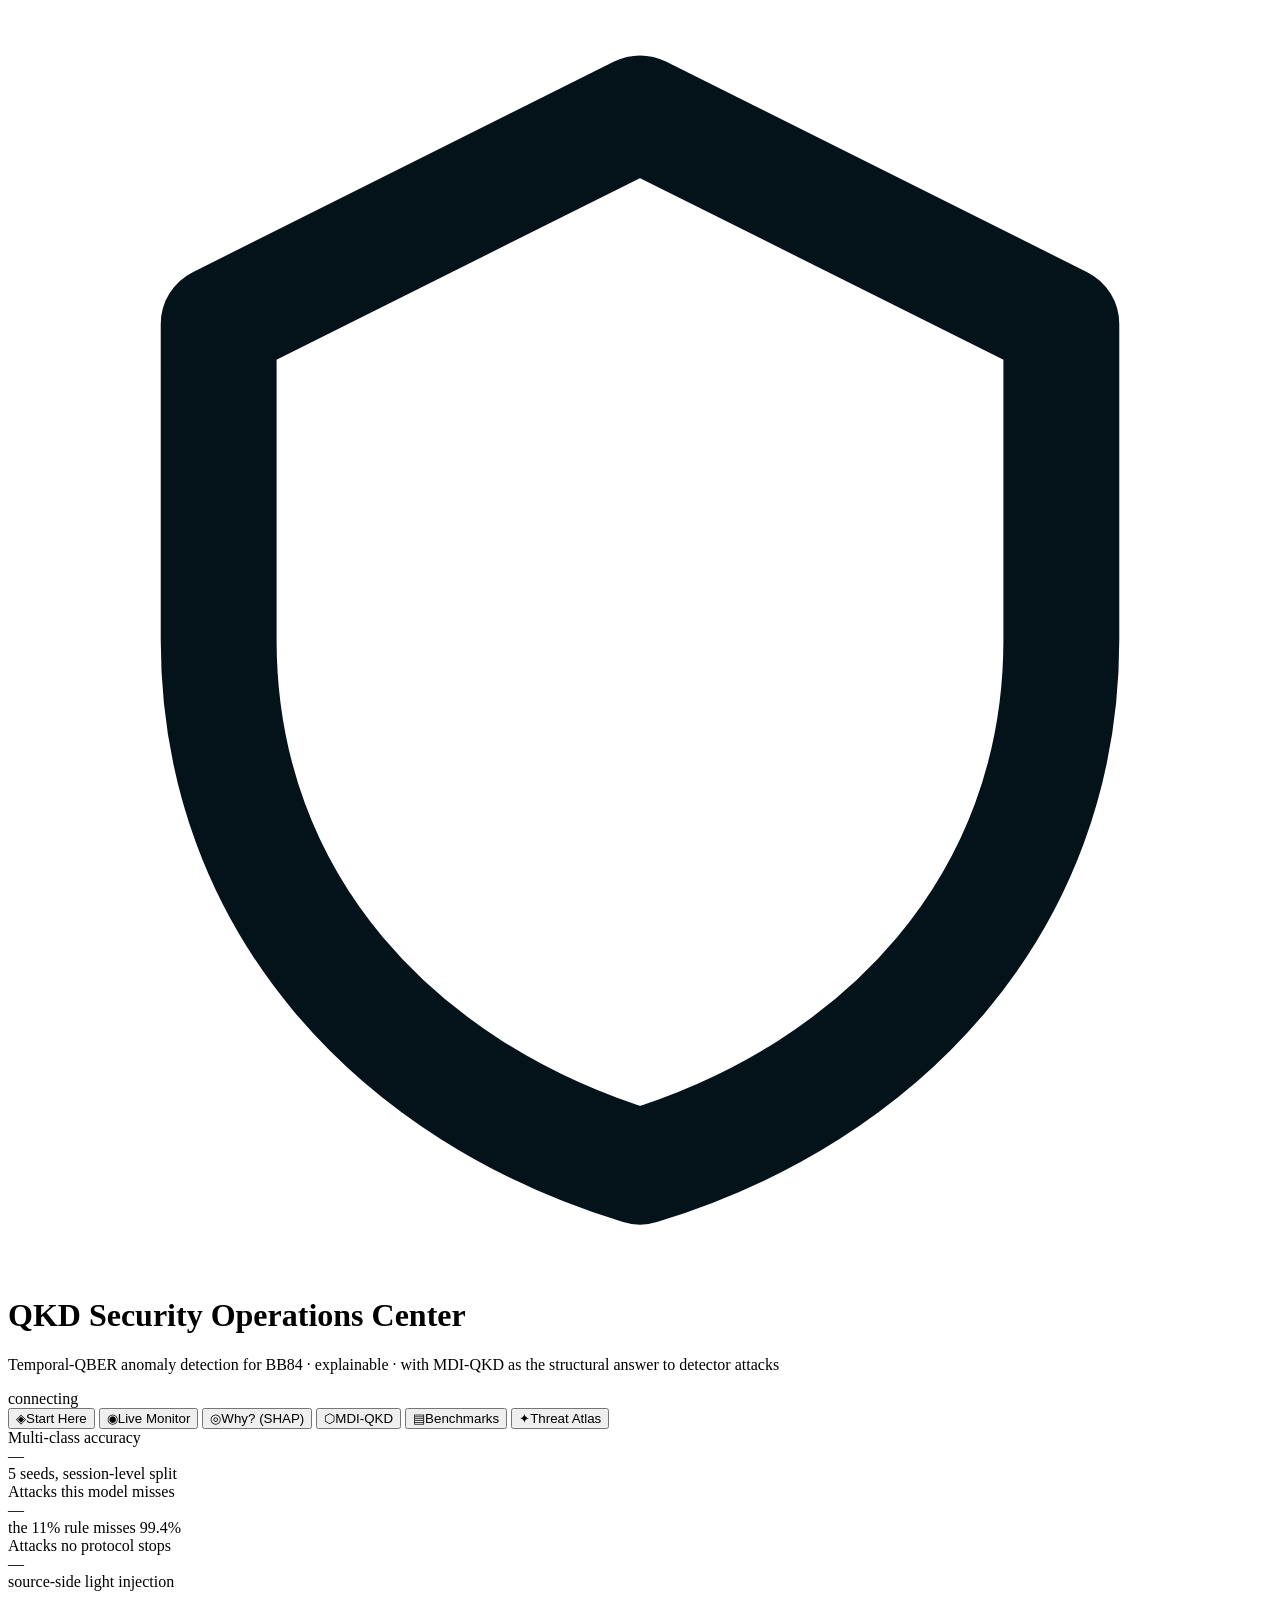
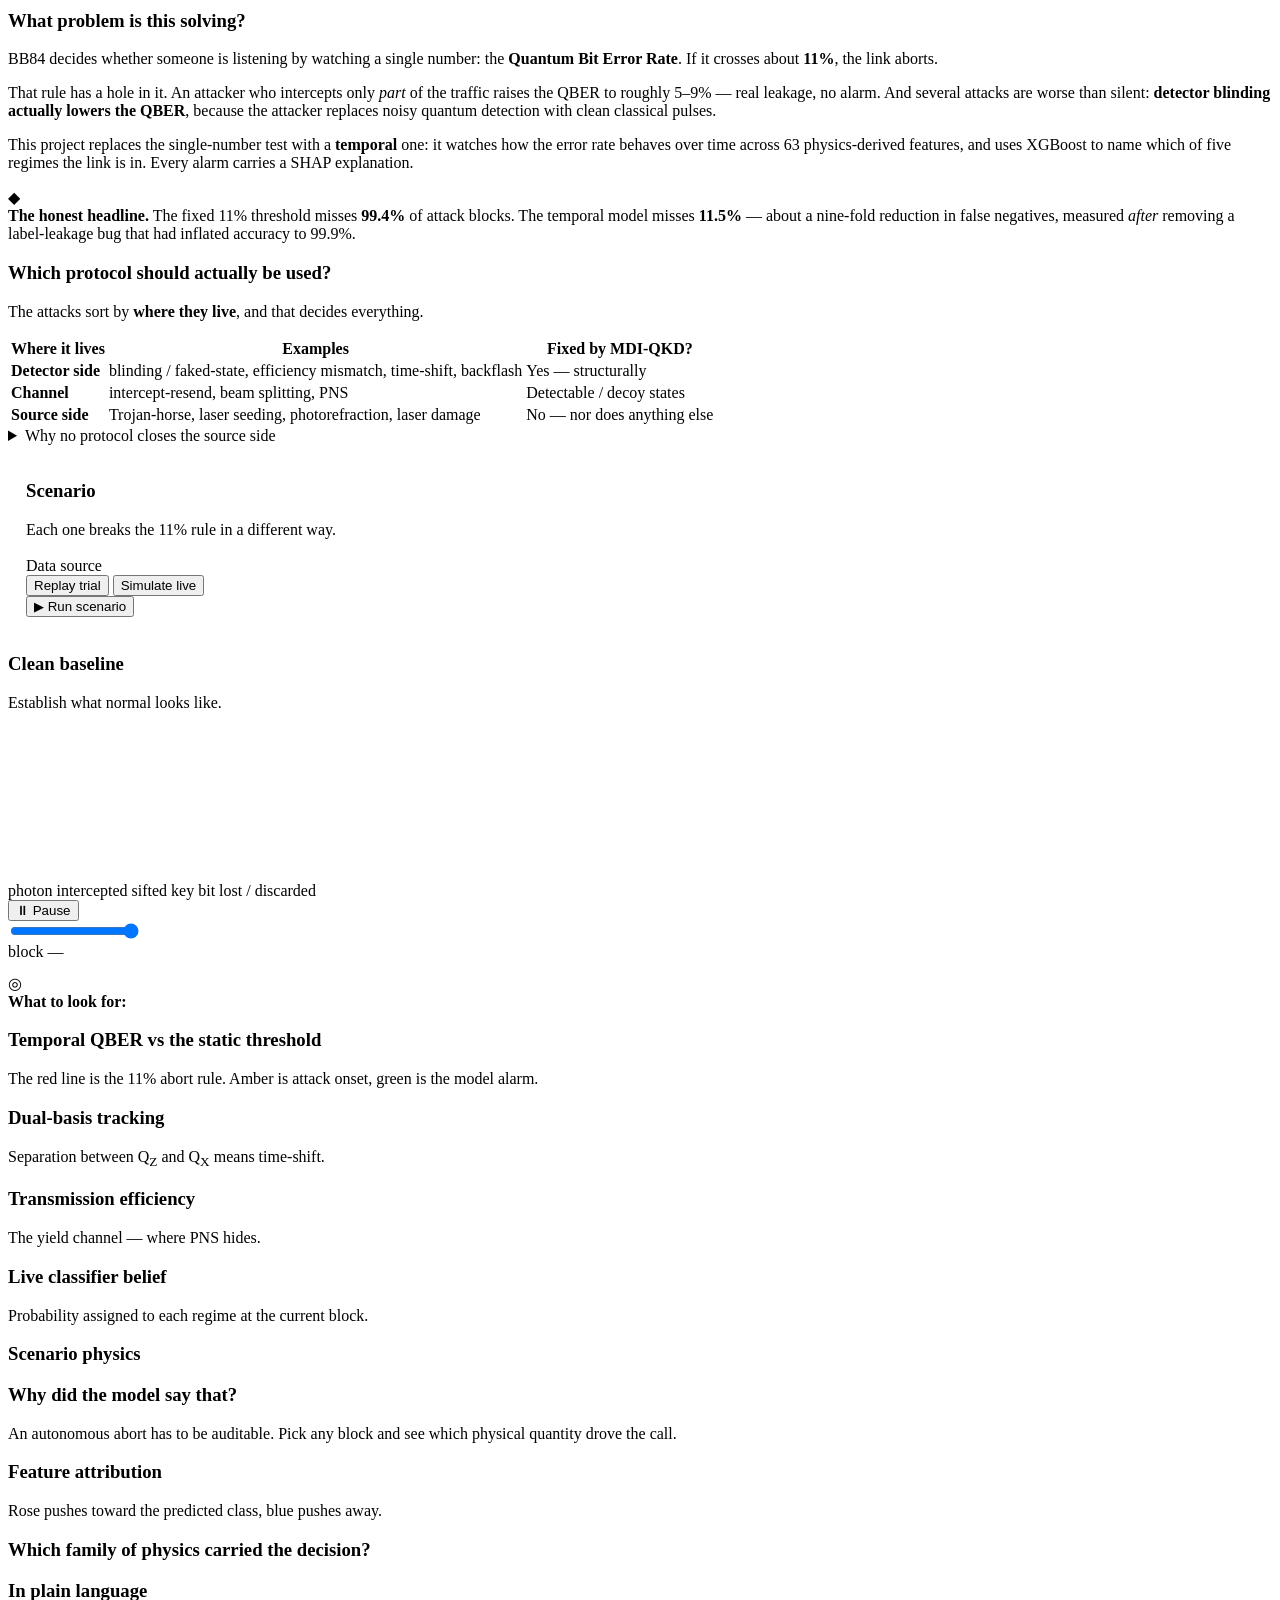
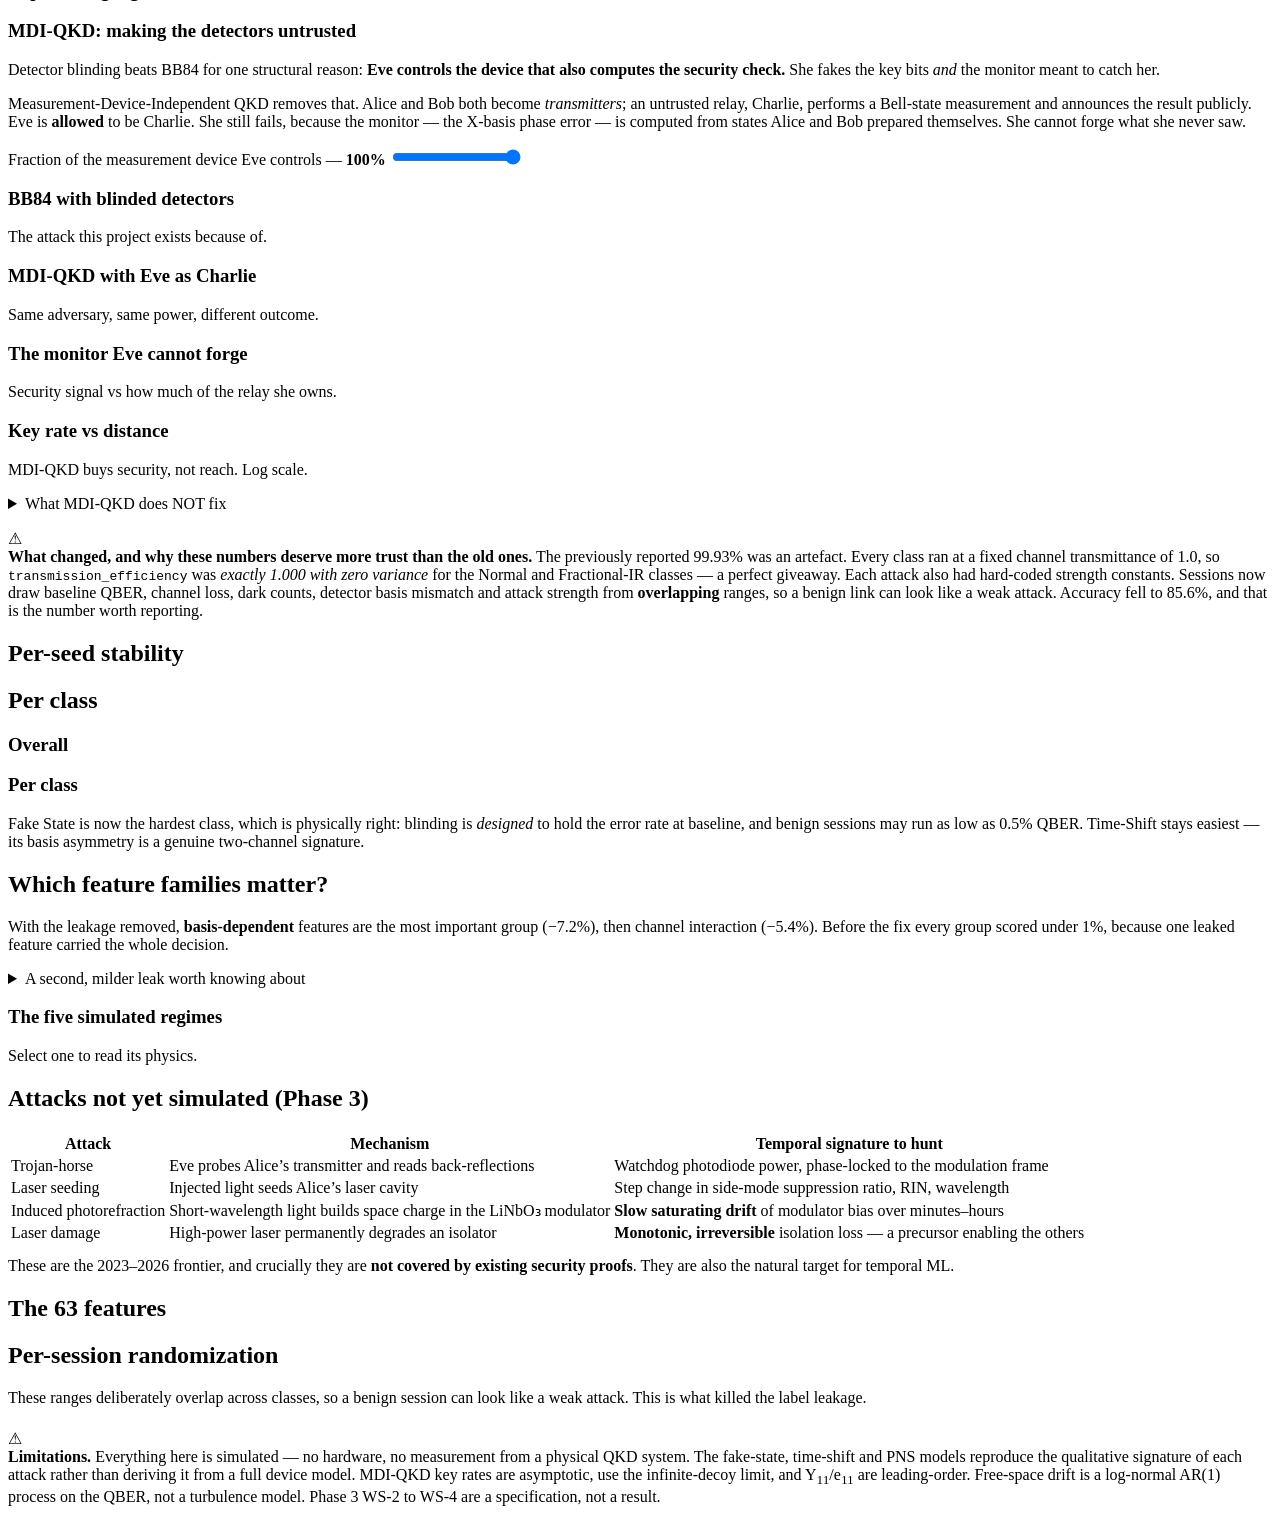
==== frontend/index.html @ 965913e5 "Replace Streamlit with a FastAPI backend and an animated no-build frontend Removes app.py. The dashb" ====
<!doctype html>
<html lang="en">
<head>
<meta charset="utf-8">
<meta name="viewport" content="width=device-width, initial-scale=1">
<title>QKD Security Operations Center</title>
<link rel="preconnect" href="https://fonts.googleapis.com">
<link rel="preconnect" href="https://fonts.gstatic.com" crossorigin>
<link href="https://fonts.googleapis.com/css2?family=Inter:wght@400;550;600;650;750&display=swap" rel="stylesheet">
<link rel="stylesheet" href="/static/styles.css">
</head>
<body>
<div class="wrap">

  <header>
    <div class="logo">
      <svg viewBox="0 0 24 24" fill="none" stroke="#04121a" stroke-width="2.2"
           stroke-linecap="round" stroke-linejoin="round">
        <path d="M12 2 4 6v6c0 5 3.4 8.6 8 10 4.6-1.4 8-5 8-10V6z"/>
      </svg>
    </div>
    <div>
      <h1>QKD Security Operations Center</h1>
      <p class="sub">Temporal-QBER anomaly detection for BB84 &middot; explainable &middot;
         with MDI-QKD as the structural answer to detector attacks</p>
    </div>
    <div class="header-pill"><span class="dot" id="healthDot"></span><span id="healthTxt">connecting</span></div>
  </header>

  <nav class="tabs" id="tabs">
    <button class="tab active" data-v="overview"><span class="ic">◈</span>Start Here</button>
    <button class="tab" data-v="monitor"><span class="ic">◉</span>Live Monitor</button>
    <button class="tab" data-v="explain"><span class="ic">◎</span>Why? (SHAP)</button>
    <button class="tab" data-v="mdi"><span class="ic">⬡</span>MDI-QKD</button>
    <button class="tab" data-v="bench"><span class="ic">▤</span>Benchmarks</button>
    <button class="tab" data-v="atlas"><span class="ic">✦</span>Threat Atlas</button>
  </nav>

  <!-- ================= OVERVIEW ================= -->
  <section class="view active" id="v-overview">
    <div class="grid g-side">
      <div class="grid stagger" style="gap:12px">
        <div class="stat info"><div class="bar"></div><div class="k">Multi-class accuracy</div>
          <div class="v" data-count="85.63" data-suffix="%">—</div><div class="s">5 seeds, session-level split</div></div>
        <div class="stat good"><div class="bar"></div><div class="k">Attacks this model misses</div>
          <div class="v" data-count="11.5" data-suffix="%">—</div><div class="s">the 11% rule misses 99.4%</div></div>
        <div class="stat warn"><div class="bar"></div><div class="k">Attacks no protocol stops</div>
          <div class="v" data-count="4" data-dec="0">—</div><div class="s">source-side light injection</div></div>
      </div>

      <div class="grid stagger" style="gap:16px">
        <div class="panel glow">
          <h3>What problem is this solving?</h3>
          <p class="lead">BB84 decides whether someone is listening by watching a single number: the
            <b>Quantum Bit Error Rate</b>. If it crosses about <b>11%</b>, the link aborts.</p>
          <p class="muted">That rule has a hole in it. An attacker who intercepts only <i>part</i> of the
            traffic raises the QBER to roughly 5&ndash;9% &mdash; real leakage, no alarm. And several attacks
            are worse than silent: <b>detector blinding actually lowers the QBER</b>, because the attacker
            replaces noisy quantum detection with clean classical pulses.</p>
          <p class="muted">This project replaces the single-number test with a <b>temporal</b> one: it watches
            how the error rate behaves over time across 63 physics-derived features, and uses XGBoost to name
            which of five regimes the link is in. Every alarm carries a SHAP explanation.</p>
          <div class="banner info" style="margin-top:14px"><span class="em">◆</span>
            <div><b>The honest headline.</b> The fixed 11% threshold misses <b>99.4%</b> of attack blocks.
            The temporal model misses <b>11.5%</b> &mdash; about a nine-fold reduction in false negatives,
            measured <i>after</i> removing a label-leakage bug that had inflated accuracy to 99.9%.</div>
          </div>
        </div>

        <div class="panel">
          <h3>Which protocol should actually be used?</h3>
          <p class="cap">The attacks sort by <b>where they live</b>, and that decides everything.</p>
          <table>
            <thead><tr><th>Where it lives</th><th>Examples</th><th>Fixed by MDI-QKD?</th></tr></thead>
            <tbody>
              <tr><td><b>Detector side</b></td><td class="muted">blinding / faked-state, efficiency mismatch, time-shift, backflash</td><td class="good">Yes &mdash; structurally</td></tr>
              <tr><td><b>Channel</b></td><td class="muted">intercept-resend, beam splitting, PNS</td><td class="hi">Detectable / decoy states</td></tr>
              <tr><td><b>Source side</b></td><td class="muted">Trojan-horse, laser seeding, photorefraction, laser damage</td><td class="bad">No &mdash; nor does anything else</td></tr>
            </tbody>
          </table>
          <details><summary>Why no protocol closes the source side</summary>
            <div class="body">Every security proof &mdash; BB84, decoy-state, MDI, even device-independent QKD
              &mdash; assumes no unwanted light leaves Alice&rsquo;s and Bob&rsquo;s laboratories. Trojan-horse
              and the light-injection family attack that premise from <i>outside</i> the protocol. Only hardware
              countermeasures plus runtime monitoring help, which is exactly where the ML layer earns its place.</div>
          </details>
        </div>
      </div>
    </div>
  </section>

  <!-- ================= MONITOR ================= -->
  <section class="view" id="v-monitor">
    <div class="grid g-side">
      <div>
        <div class="panel" style="padding:17px 18px">
          <h3>Scenario</h3>
          <p class="cap">Each one breaks the 11% rule in a different way.</p>
          <div id="scnList"></div>

          <div class="control" style="margin-top:18px">
            <label>Data source</label>
            <div class="seg" id="srcSeg">
              <button class="on" data-src="trial">Replay trial</button>
              <button data-src="live">Simulate live</button>
            </div>
          </div>

          <div id="liveOpts" style="display:none">
            <div class="control"><label>Channel</label>
              <select id="inChannel"><option value="fiber">Fiber (0.2 dB/km)</option>
              <option value="free_space">Free-space (turbulent)</option></select></div>
            <div class="control"><label>Blocks <b id="lblBlocks">150</b></label>
              <input type="range" id="inBlocks" min="100" max="250" value="150" step="10"></div>
            <div class="control"><label>Attack onset <b id="lblOnset">76</b></label>
              <input type="range" id="inOnset" min="55" max="200" value="76" step="1"></div>
            <div class="control"><label>Seed</label><input type="number" id="inSeed" value="42" min="0"></div>
          </div>

          <button class="btn" id="btnRun">▶ Run scenario</button>
        </div>
      </div>

      <div class="grid" style="gap:16px" id="monBody">
        <div class="panel glow">
          <h3 id="scnTitle">Clean baseline</h3>
          <p class="cap" id="scnHead">Establish what normal looks like.</p>
          <div class="stage">
            <canvas id="photons"></canvas>
            <div class="legend">
              <span><i style="background:#22d3ee"></i>photon</span>
              <span><i style="background:#f43f5e"></i>intercepted</span>
              <span><i style="background:#34d399"></i>sifted key bit</span>
              <span><i style="background:#64748b"></i>lost / discarded</span>
            </div>
          </div>
          <div class="playbar">
            <button class="btn ghost" id="btnPlay" style="width:auto">⏸ Pause</button>
            <div class="tl"><input type="range" id="scrub" min="0" max="100" value="100"></div>
            <div class="lbl" id="scrubLbl">block —</div>
          </div>
          <div class="banner warn" style="margin-top:13px"><span class="em">◎</span>
            <div><b>What to look for:</b> <span id="scnLook"></span></div></div>
        </div>

        <div class="grid g4 stagger" id="kpis"></div>
        <div class="grid g2" style="gap:16px"><div id="verdictA"></div><div id="verdictB"></div></div>

        <div class="grid g2" style="gap:16px">
          <div class="panel"><h3>Temporal QBER vs the static threshold</h3>
            <p class="cap">The red line is the 11% abort rule. Amber is attack onset, green is the model alarm.</p>
            <div id="chQber"></div></div>
          <div class="panel"><h3>Dual-basis tracking</h3>
            <p class="cap">Separation between Q<sub>Z</sub> and Q<sub>X</sub> means time-shift.</p>
            <div id="chBasis"></div></div>
        </div>

        <div class="grid g2" style="gap:16px">
          <div class="panel"><h3>Transmission efficiency</h3>
            <p class="cap">The yield channel &mdash; where PNS hides.</p>
            <div id="chEff"></div></div>
          <div class="panel"><h3>Live classifier belief</h3>
            <p class="cap">Probability assigned to each regime at the current block.</p>
            <div id="probBars"></div></div>
        </div>

        <div class="panel"><h3>Scenario physics</h3><div id="scnPhysics"></div></div>
      </div>
    </div>
  </section>

  <!-- ================= EXPLAIN ================= -->
  <section class="view" id="v-explain">
    <div class="panel glow">
      <h3>Why did the model say that?</h3>
      <p class="cap">An autonomous abort has to be auditable. Pick any block and see which physical
        quantity drove the call.</p>
      <div id="explainCtl"></div>
    </div>
    <div class="grid g-side" style="margin-top:16px">
      <div class="grid" style="gap:12px" id="explainMeta"></div>
      <div class="grid" style="gap:16px">
        <div class="panel"><h3>Feature attribution</h3>
          <p class="cap">Rose pushes toward the predicted class, blue pushes away.</p>
          <div id="chShap"></div></div>
        <div class="panel"><h3>Which family of physics carried the decision?</h3>
          <div id="shapGroups"></div></div>
        <div class="panel"><h3>In plain language</h3><div id="shapWords"></div></div>
      </div>
    </div>
  </section>

  <!-- ================= MDI ================= -->
  <section class="view" id="v-mdi">
    <div class="panel glow">
      <h3>MDI-QKD: making the detectors untrusted</h3>
      <p class="lead">Detector blinding beats BB84 for one structural reason: <b>Eve controls the device
        that also computes the security check.</b> She fakes the key bits <i>and</i> the monitor meant to
        catch her.</p>
      <p class="muted">Measurement-Device-Independent QKD removes that. Alice and Bob both become
        <i>transmitters</i>; an untrusted relay, Charlie, performs a Bell-state measurement and announces the
        result publicly. Eve is <b>allowed</b> to be Charlie. She still fails, because the monitor &mdash; the
        X-basis phase error &mdash; is computed from states Alice and Bob prepared themselves. She cannot forge
        what she never saw.</p>
      <div class="control" style="margin-top:16px;max-width:560px">
        <label>Fraction of the measurement device Eve controls &mdash; <b id="lblCtrl">100%</b></label>
        <input type="range" id="inCtrl" min="0" max="100" value="100" step="5">
      </div>
    </div>

    <div class="grid g2" style="gap:16px;margin-top:16px">
      <div class="panel" id="panelBB84"><h3>BB84 with blinded detectors</h3>
        <p class="cap">The attack this project exists because of.</p><div id="mdiBB84"></div></div>
      <div class="panel" id="panelMDI"><h3>MDI-QKD with Eve as Charlie</h3>
        <p class="cap">Same adversary, same power, different outcome.</p><div id="mdiMDI"></div></div>
    </div>

    <div class="grid g2" style="gap:16px;margin-top:16px">
      <div class="panel"><h3>The monitor Eve cannot forge</h3>
        <p class="cap">Security signal vs how much of the relay she owns.</p><div id="chMdiMon"></div></div>
      <div class="panel"><h3>Key rate vs distance</h3>
        <p class="cap">MDI-QKD buys security, not reach. Log scale.</p><div id="chMdiRate"></div></div>
    </div>

    <details style="margin-top:16px"><summary>What MDI-QKD does NOT fix</summary>
      <div class="body">MDI-QKD closes the detector side completely and does nothing for the source side:
        Trojan-horse probing, laser seeding, induced photorefraction in lithium-niobate modulators, and
        laser-damage attacks that degrade an isolator to enable the others. Those violate the
        <b>sealed-laboratory assumption</b> every proof relies on, device-independent QKD included. That is
        exactly the Phase 3 proposal: keep MDI-QKD as the backbone, and point the temporal ML at source-side
        telemetry, because those attacks have slow, drifting, inherently temporal signatures.</div>
    </details>
  </section>

  <!-- ================= BENCH ================= -->
  <section class="view" id="v-bench">
    <div class="grid g4 stagger" id="benchKpis"></div>
    <div class="banner bad" style="margin-top:16px"><span class="em">⚠</span>
      <div><b>What changed, and why these numbers deserve more trust than the old ones.</b>
      The previously reported 99.93% was an artefact. Every class ran at a fixed channel transmittance of 1.0,
      so <code>transmission_efficiency</code> was <i>exactly 1.000 with zero variance</i> for the Normal and
      Fractional-IR classes &mdash; a perfect giveaway. Each attack also had hard-coded strength constants.
      Sessions now draw baseline QBER, channel loss, dark counts, detector basis mismatch and attack strength
      from <b>overlapping</b> ranges, so a benign link can look like a weak attack. Accuracy fell to 85.6%,
      and that is the number worth reporting.</div></div>

    <h2 class="sec">Per-seed stability</h2>
    <div class="panel"><div id="chSeeds"></div></div>

    <h2 class="sec">Per class</h2>
    <div class="grid g2" style="gap:16px">
      <div class="panel"><h3>Overall</h3><div id="tblOverall"></div></div>
      <div class="panel"><h3>Per class</h3><div id="tblPerClass"></div></div>
    </div>
    <p class="muted" style="margin-top:12px">Fake State is now the hardest class, which is physically right:
      blinding is <i>designed</i> to hold the error rate at baseline, and benign sessions may run as low as
      0.5% QBER. Time-Shift stays easiest &mdash; its basis asymmetry is a genuine two-channel signature.</p>

    <h2 class="sec">Which feature families matter?</h2>
    <div class="panel"><div id="chAbl"></div>
      <p class="muted" style="margin-top:10px">With the leakage removed, <b>basis-dependent</b> features are the
      most important group (&minus;7.2%), then channel interaction (&minus;5.4%). Before the fix every group
      scored under 1%, because one leaked feature carried the whole decision.</p></div>

    <details style="margin-top:16px"><summary>A second, milder leak worth knowing about</summary>
      <div class="body">The stored cross-validation figure (~90.6%) sits above the 86.3% held-out result because
      that CV shuffles at <b>block</b> level and so splits overlapping windows from one session across folds.
      The session-level held-out number is the one to quote.</div></details>
  </section>

  <!-- ================= ATLAS ================= -->
  <section class="view" id="v-atlas">
    <div class="panel glow"><h3>The five simulated regimes</h3>
      <p class="cap">Select one to read its physics.</p>
      <div class="chips" id="atlasPick" style="margin-bottom:16px"></div>
      <div id="atlasBody"></div></div>

    <h2 class="sec">Attacks not yet simulated (Phase 3)</h2>
    <div class="panel"><table>
      <thead><tr><th>Attack</th><th>Mechanism</th><th>Temporal signature to hunt</th></tr></thead>
      <tbody>
        <tr><td class="hi">Trojan-horse</td><td class="muted">Eve probes Alice&rsquo;s transmitter and reads back-reflections</td><td class="muted">Watchdog photodiode power, phase-locked to the modulation frame</td></tr>
        <tr><td class="hi">Laser seeding</td><td class="muted">Injected light seeds Alice&rsquo;s laser cavity</td><td class="muted">Step change in side-mode suppression ratio, RIN, wavelength</td></tr>
        <tr><td class="hi">Induced photorefraction</td><td class="muted">Short-wavelength light builds space charge in the LiNbO₃ modulator</td><td class="muted"><b>Slow saturating drift</b> of modulator bias over minutes&ndash;hours</td></tr>
        <tr><td class="hi">Laser damage</td><td class="muted">High-power laser permanently degrades an isolator</td><td class="muted"><b>Monotonic, irreversible</b> isolation loss &mdash; a precursor enabling the others</td></tr>
      </tbody></table>
      <p class="muted" style="margin-top:12px">These are the 2023&ndash;2026 frontier, and crucially they are
        <b>not covered by existing security proofs</b>. They are also the natural target for temporal ML.</p></div>

    <h2 class="sec">The 63 features</h2>
    <div class="grid g2" style="gap:12px" id="featGroups"></div>

    <h2 class="sec">Per-session randomization</h2>
    <div class="panel"><p class="cap">These ranges deliberately overlap across classes, so a benign session
      can look like a weak attack. This is what killed the label leakage.</p><div id="tblNuisance"></div></div>

    <div class="banner warn" style="margin-top:22px"><span class="em">⚠</span>
      <div><b>Limitations.</b> Everything here is simulated &mdash; no hardware, no measurement from a physical
      QKD system. The fake-state, time-shift and PNS models reproduce the qualitative signature of each attack
      rather than deriving it from a full device model. MDI-QKD key rates are asymptotic, use the infinite-decoy
      limit, and Y<sub>11</sub>/e<sub>11</sub> are leading-order. Free-space drift is a log-normal AR(1) process
      on the QBER, not a turbulence model. Phase 3 WS-2 to WS-4 are a specification, not a result.</div></div>
  </section>

</div>

<script src="/static/charts.js"></script>
<script src="/static/photons.js"></script>
<script src="/static/app.js"></script>
</body>
</html>
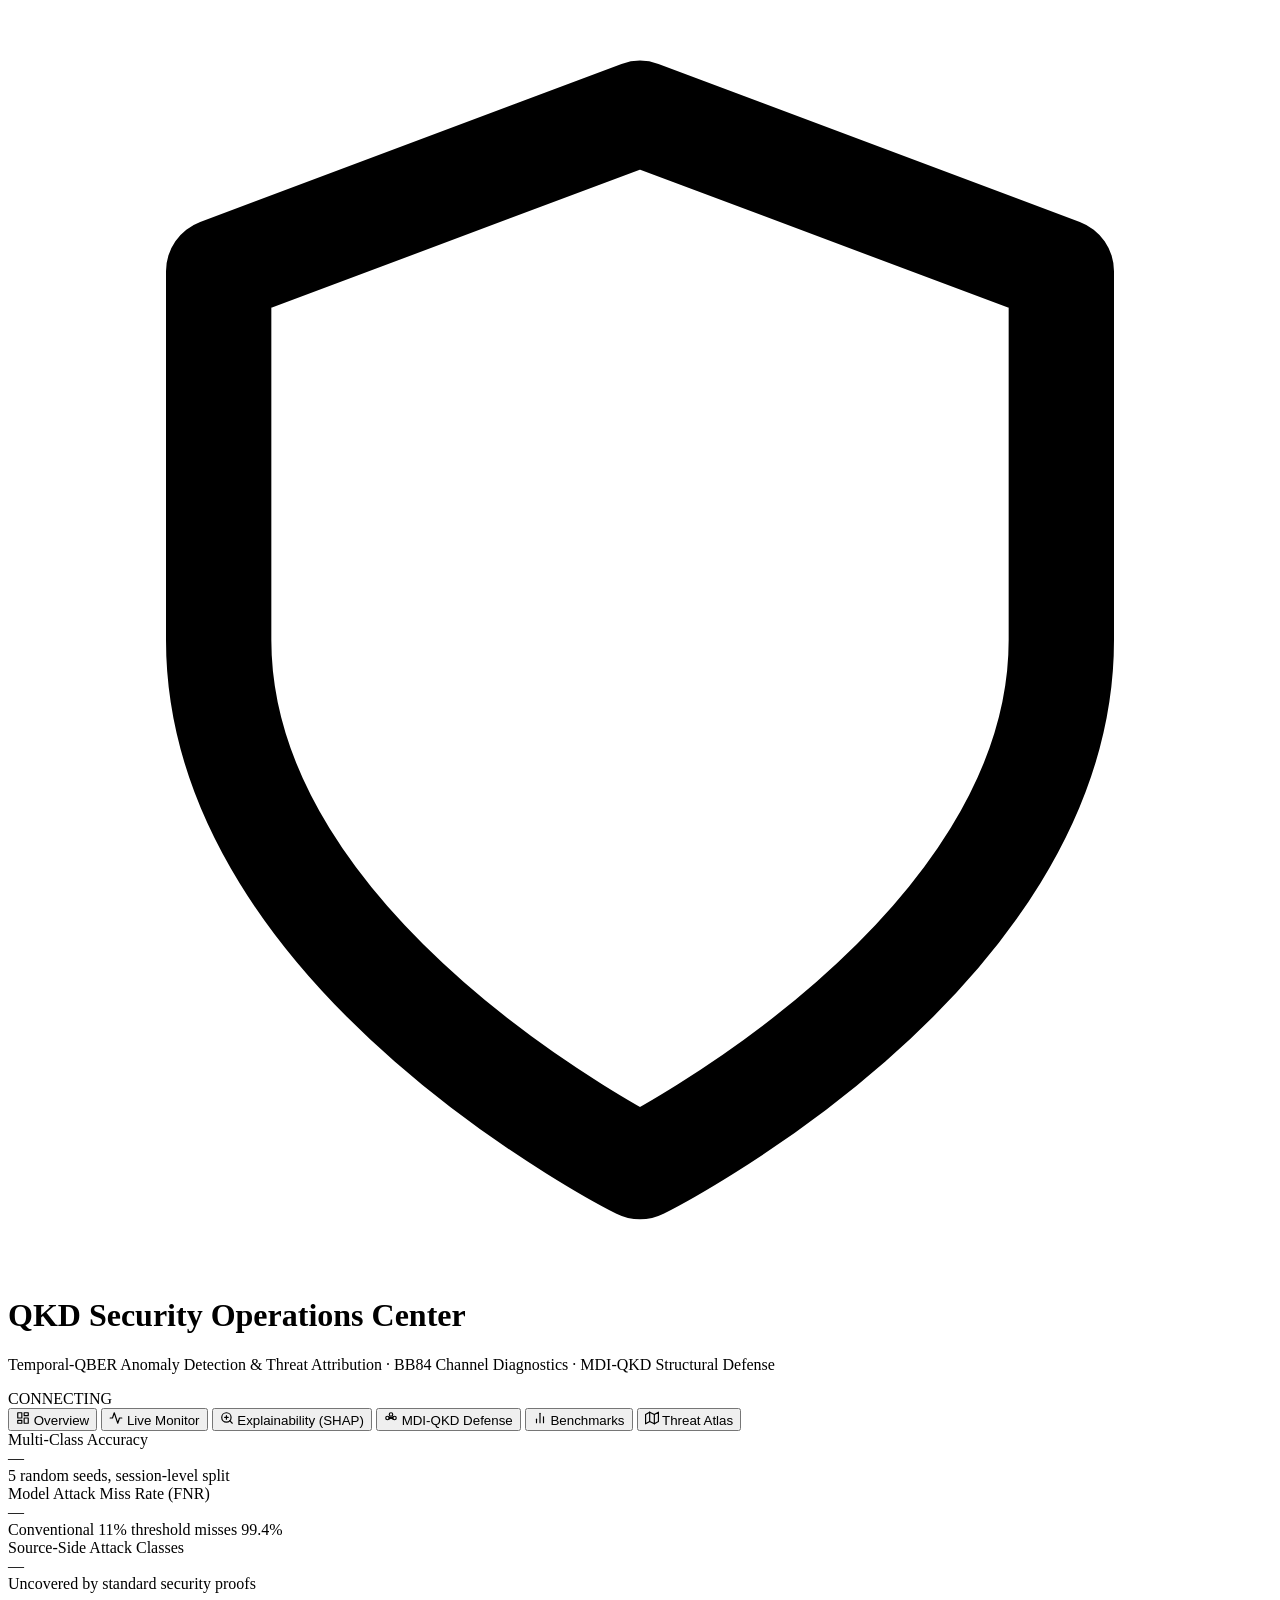
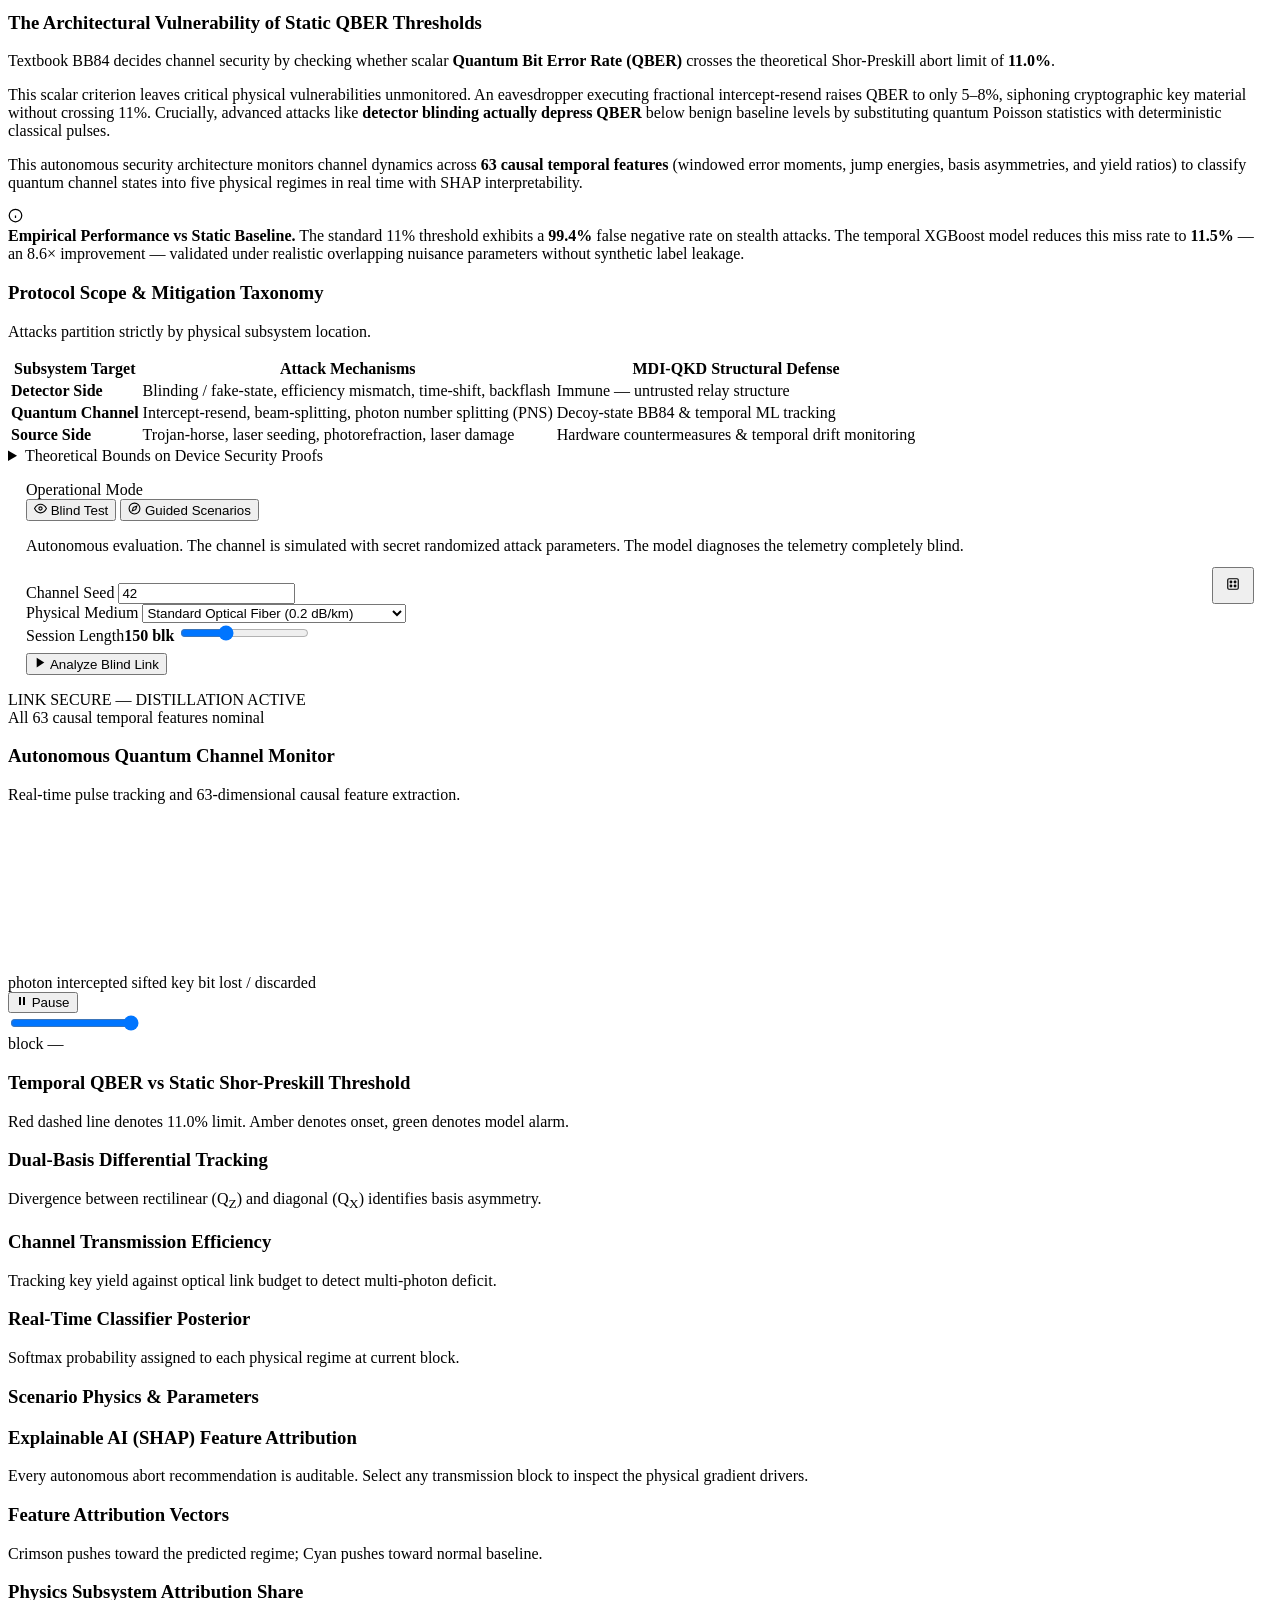
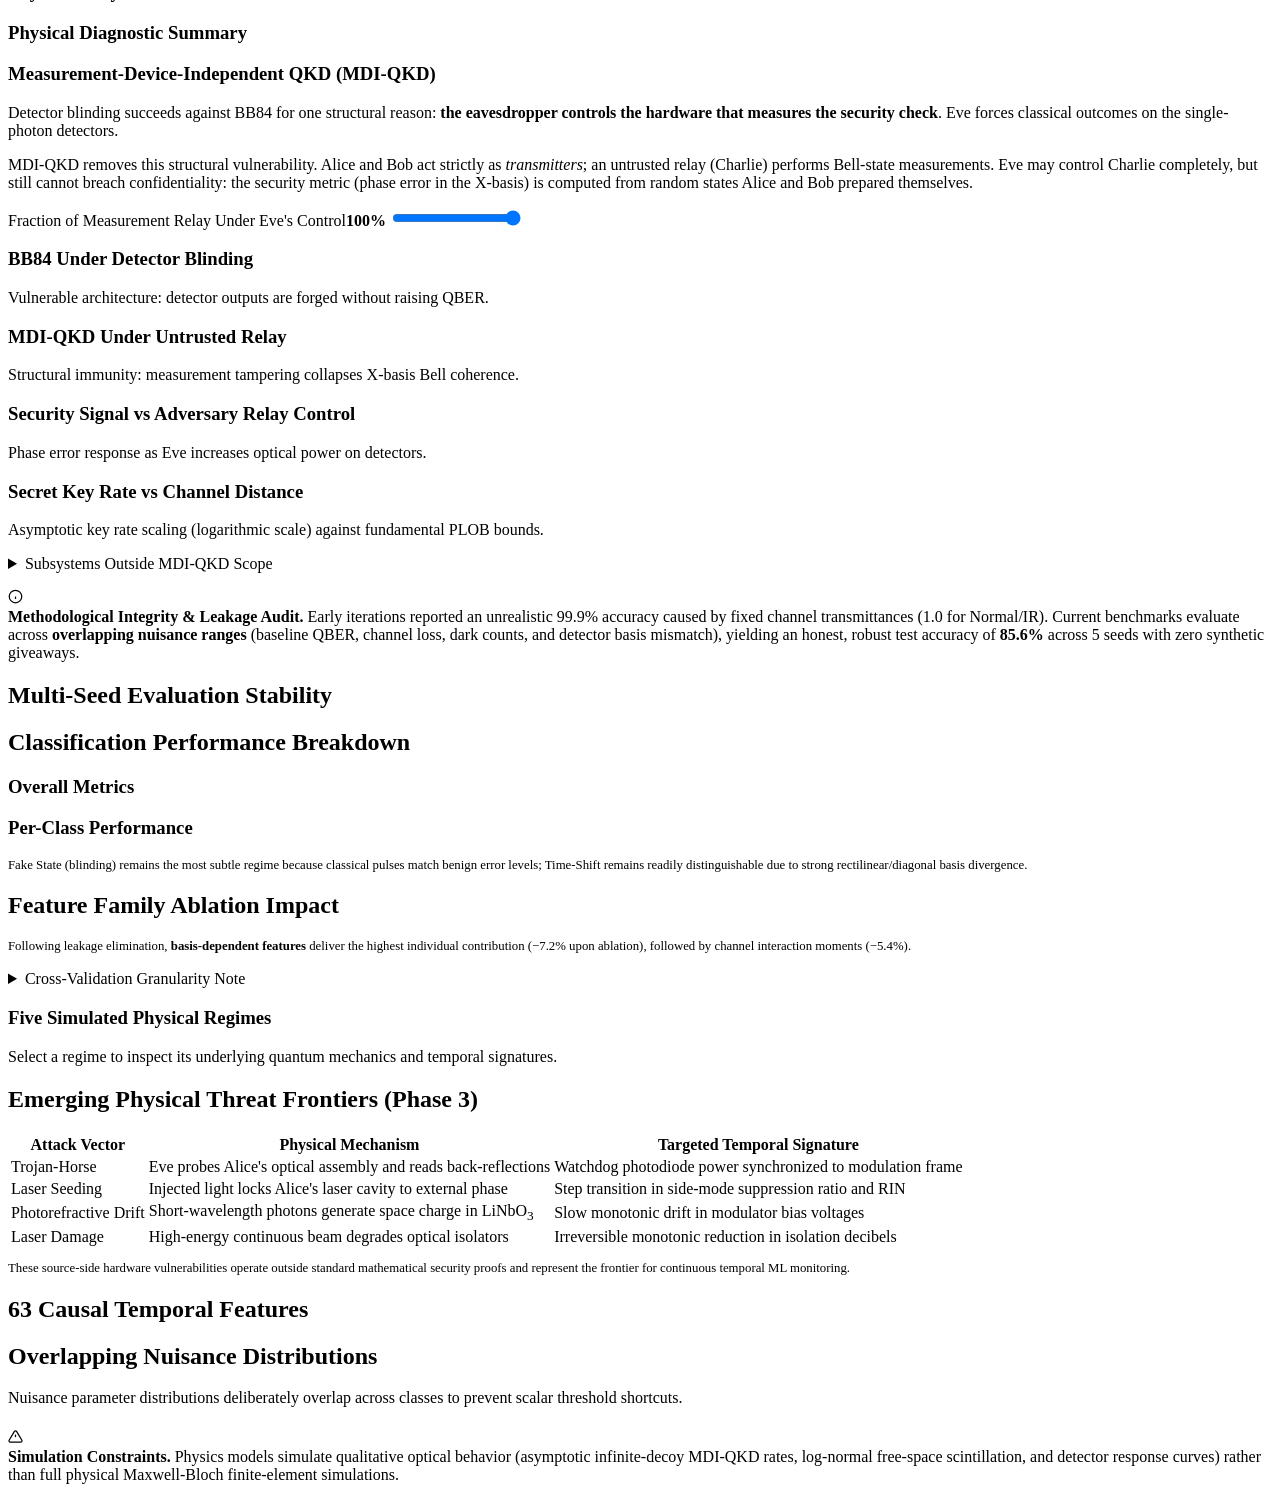
==== commit 98d3c9c4: "feat(ui): overhaul QKD SOC cockpit with pure light mode, Plus Jakarta Sans font, and blind testing m" ====
--- a/frontend/index.html
+++ b/frontend/index.html
@@ -6,7 +6,7 @@
 <title>QKD Security Operations Center</title>
 <link rel="preconnect" href="https://fonts.googleapis.com">
 <link rel="preconnect" href="https://fonts.gstatic.com" crossorigin>
-<link href="https://fonts.googleapis.com/css2?family=Inter:wght@400;550;600;650;750&display=swap" rel="stylesheet">
+<link href="https://fonts.googleapis.com/css2?family=Plus+Jakarta+Sans:wght@400;500;600;700;800&family=JetBrains+Mono:wght@400;500;600&display=swap" rel="stylesheet">
 <link rel="stylesheet" href="/static/styles.css">
 </head>
 <body>
@@ -14,75 +14,122 @@
 
   <header>
     <div class="logo">
-      <svg viewBox="0 0 24 24" fill="none" stroke="#04121a" stroke-width="2.2"
-           stroke-linecap="round" stroke-linejoin="round">
-        <path d="M12 2 4 6v6c0 5 3.4 8.6 8 10 4.6-1.4 8-5 8-10V6z"/>
+      <svg viewBox="0 0 24 24" fill="none" stroke="currentColor" stroke-width="2" stroke-linecap="round" stroke-linejoin="round">
+        <path d="M12 22s8-4 8-10V5l-8-3-8 3v7c0 6 8 10 8 10z"/>
       </svg>
     </div>
     <div>
       <h1>QKD Security Operations Center</h1>
-      <p class="sub">Temporal-QBER anomaly detection for BB84 &middot; explainable &middot;
-         with MDI-QKD as the structural answer to detector attacks</p>
-    </div>
-    <div class="header-pill"><span class="dot" id="healthDot"></span><span id="healthTxt">connecting</span></div>
+      <p class="sub">Temporal-QBER Anomaly Detection &amp; Threat Attribution &middot; BB84 Channel Diagnostics &middot; MDI-QKD Structural Defense</p>
+    </div>
+    <div class="header-pill">
+      <span class="dot" id="healthDot"></span>
+      <span id="healthTxt">CONNECTING</span>
+    </div>
   </header>
 
   <nav class="tabs" id="tabs">
-    <button class="tab active" data-v="overview"><span class="ic">◈</span>Start Here</button>
-    <button class="tab" data-v="monitor"><span class="ic">◉</span>Live Monitor</button>
-    <button class="tab" data-v="explain"><span class="ic">◎</span>Why? (SHAP)</button>
-    <button class="tab" data-v="mdi"><span class="ic">⬡</span>MDI-QKD</button>
-    <button class="tab" data-v="bench"><span class="ic">▤</span>Benchmarks</button>
-    <button class="tab" data-v="atlas"><span class="ic">✦</span>Threat Atlas</button>
+    <button class="tab active" data-v="overview">
+      <span class="tab-icon">
+        <svg width="14" height="14" viewBox="0 0 24 24" fill="none" stroke="currentColor" stroke-width="2" stroke-linecap="round" stroke-linejoin="round">
+          <rect x="3" y="3" width="7" height="9"/><rect x="14" y="3" width="7" height="5"/><rect x="14" y="12" width="7" height="9"/><rect x="3" y="16" width="7" height="5"/>
+        </svg>
+      </span>
+      Overview
+    </button>
+    <button class="tab" data-v="monitor">
+      <span class="tab-icon">
+        <svg width="14" height="14" viewBox="0 0 24 24" fill="none" stroke="currentColor" stroke-width="2" stroke-linecap="round" stroke-linejoin="round">
+          <polyline points="22 12 18 12 15 21 9 3 6 12 2 12"/>
+        </svg>
+      </span>
+      Live Monitor
+    </button>
+    <button class="tab" data-v="explain">
+      <span class="tab-icon">
+        <svg width="14" height="14" viewBox="0 0 24 24" fill="none" stroke="currentColor" stroke-width="2" stroke-linecap="round" stroke-linejoin="round">
+          <circle cx="11" cy="11" r="8"/><line x1="21" y1="21" x2="16.65" y2="16.65"/><line x1="11" y1="8" x2="11" y2="14"/><line x1="8" y1="11" x2="14" y2="11"/>
+        </svg>
+      </span>
+      Explainability (SHAP)
+    </button>
+    <button class="tab" data-v="mdi">
+      <span class="tab-icon">
+        <svg width="14" height="14" viewBox="0 0 24 24" fill="none" stroke="currentColor" stroke-width="2" stroke-linecap="round" stroke-linejoin="round">
+          <circle cx="6" cy="12" r="3"/><circle cx="18" cy="12" r="3"/><circle cx="12" cy="6" r="3"/><line x1="8.5" y1="10.5" x2="15.5" y2="13.5"/><line x1="15.5" y1="10.5" x2="8.5" y2="13.5"/>
+        </svg>
+      </span>
+      MDI-QKD Defense
+    </button>
+    <button class="tab" data-v="bench">
+      <span class="tab-icon">
+        <svg width="14" height="14" viewBox="0 0 24 24" fill="none" stroke="currentColor" stroke-width="2" stroke-linecap="round" stroke-linejoin="round">
+          <line x1="18" y1="20" x2="18" y2="10"/><line x1="12" y1="20" x2="12" y2="4"/><line x1="6" y1="20" x2="6" y2="14"/>
+        </svg>
+      </span>
+      Benchmarks
+    </button>
+    <button class="tab" data-v="atlas">
+      <span class="tab-icon">
+        <svg width="14" height="14" viewBox="0 0 24 24" fill="none" stroke="currentColor" stroke-width="2" stroke-linecap="round" stroke-linejoin="round">
+          <polygon points="1 6 1 22 8 18 16 22 23 18 23 2 16 6 8 2 1 6"/><line x1="8" y1="2" x2="8" y2="18"/><line x1="16" y1="6" x2="16" y2="22"/>
+        </svg>
+      </span>
+      Threat Atlas
+    </button>
   </nav>
 
   <!-- ================= OVERVIEW ================= -->
   <section class="view active" id="v-overview">
     <div class="grid g-side">
       <div class="grid stagger" style="gap:12px">
-        <div class="stat info"><div class="bar"></div><div class="k">Multi-class accuracy</div>
-          <div class="v" data-count="85.63" data-suffix="%">—</div><div class="s">5 seeds, session-level split</div></div>
-        <div class="stat good"><div class="bar"></div><div class="k">Attacks this model misses</div>
-          <div class="v" data-count="11.5" data-suffix="%">—</div><div class="s">the 11% rule misses 99.4%</div></div>
-        <div class="stat warn"><div class="bar"></div><div class="k">Attacks no protocol stops</div>
-          <div class="v" data-count="4" data-dec="0">—</div><div class="s">source-side light injection</div></div>
+        <div class="stat info">
+          <div class="bar"></div>
+          <div class="k">Multi-Class Accuracy</div>
+          <div class="v" data-count="85.63" data-suffix="%">&mdash;</div>
+          <div class="s">5 random seeds, session-level split</div>
+        </div>
+        <div class="stat good">
+          <div class="bar"></div>
+          <div class="k">Model Attack Miss Rate (FNR)</div>
+          <div class="v" data-count="11.5" data-suffix="%">&mdash;</div>
+          <div class="s">Conventional 11% threshold misses 99.4%</div>
+        </div>
+        <div class="stat warn">
+          <div class="bar"></div>
+          <div class="k">Source-Side Attack Classes</div>
+          <div class="v" data-count="4" data-dec="0">&mdash;</div>
+          <div class="s">Uncovered by standard security proofs</div>
+        </div>
       </div>
 
       <div class="grid stagger" style="gap:16px">
-        <div class="panel glow">
-          <h3>What problem is this solving?</h3>
-          <p class="lead">BB84 decides whether someone is listening by watching a single number: the
-            <b>Quantum Bit Error Rate</b>. If it crosses about <b>11%</b>, the link aborts.</p>
-          <p class="muted">That rule has a hole in it. An attacker who intercepts only <i>part</i> of the
-            traffic raises the QBER to roughly 5&ndash;9% &mdash; real leakage, no alarm. And several attacks
-            are worse than silent: <b>detector blinding actually lowers the QBER</b>, because the attacker
-            replaces noisy quantum detection with clean classical pulses.</p>
-          <p class="muted">This project replaces the single-number test with a <b>temporal</b> one: it watches
-            how the error rate behaves over time across 63 physics-derived features, and uses XGBoost to name
-            which of five regimes the link is in. Every alarm carries a SHAP explanation.</p>
-          <div class="banner info" style="margin-top:14px"><span class="em">◆</span>
-            <div><b>The honest headline.</b> The fixed 11% threshold misses <b>99.4%</b> of attack blocks.
-            The temporal model misses <b>11.5%</b> &mdash; about a nine-fold reduction in false negatives,
-            measured <i>after</i> removing a label-leakage bug that had inflated accuracy to 99.9%.</div>
-          </div>
-        </div>
-
-        <div class="panel">
-          <h3>Which protocol should actually be used?</h3>
-          <p class="cap">The attacks sort by <b>where they live</b>, and that decides everything.</p>
+        <div class="panel">
+          <h3>The Architectural Vulnerability of Static QBER Thresholds</h3>
+          <p class="lead">Textbook BB84 decides channel security by checking whether scalar <b>Quantum Bit Error Rate (QBER)</b> crosses the theoretical Shor-Preskill abort limit of <b>11.0%</b>.</p>
+          <p class="muted">This scalar criterion leaves critical physical vulnerabilities unmonitored. An eavesdropper executing fractional intercept-resend raises QBER to only 5&ndash;8%, siphoning cryptographic key material without crossing 11%. Crucially, advanced attacks like <b>detector blinding actually depress QBER</b> below benign baseline levels by substituting quantum Poisson statistics with deterministic classical pulses.</p>
+          <p class="muted">This autonomous security architecture monitors channel dynamics across <b>63 causal temporal features</b> (windowed error moments, jump energies, basis asymmetries, and yield ratios) to classify quantum channel states into five physical regimes in real time with SHAP interpretability.</p>
+          <div class="banner info" style="margin-top:14px">
+            <span class="em">
+              <svg width="15" height="15" viewBox="0 0 24 24" fill="none" stroke="currentColor" stroke-width="2"><circle cx="12" cy="12" r="10"/><line x1="12" y1="16" x2="12" y2="12"/><line x1="12" y1="8" x2="12.01" y2="8"/></svg>
+            </span>
+            <div><b>Empirical Performance vs Static Baseline.</b> The standard 11% threshold exhibits a <b>99.4%</b> false negative rate on stealth attacks. The temporal XGBoost model reduces this miss rate to <b>11.5%</b> &mdash; an 8.6&times; improvement &mdash; validated under realistic overlapping nuisance parameters without synthetic label leakage.</div>
+          </div>
+        </div>
+
+        <div class="panel">
+          <h3>Protocol Scope &amp; Mitigation Taxonomy</h3>
+          <p class="cap">Attacks partition strictly by physical subsystem location.</p>
           <table>
-            <thead><tr><th>Where it lives</th><th>Examples</th><th>Fixed by MDI-QKD?</th></tr></thead>
+            <thead><tr><th>Subsystem Target</th><th>Attack Mechanisms</th><th>MDI-QKD Structural Defense</th></tr></thead>
             <tbody>
-              <tr><td><b>Detector side</b></td><td class="muted">blinding / faked-state, efficiency mismatch, time-shift, backflash</td><td class="good">Yes &mdash; structurally</td></tr>
-              <tr><td><b>Channel</b></td><td class="muted">intercept-resend, beam splitting, PNS</td><td class="hi">Detectable / decoy states</td></tr>
-              <tr><td><b>Source side</b></td><td class="muted">Trojan-horse, laser seeding, photorefraction, laser damage</td><td class="bad">No &mdash; nor does anything else</td></tr>
+              <tr><td><b>Detector Side</b></td><td class="muted">Blinding / fake-state, efficiency mismatch, time-shift, backflash</td><td class="good">Immune &mdash; untrusted relay structure</td></tr>
+              <tr><td><b>Quantum Channel</b></td><td class="muted">Intercept-resend, beam-splitting, photon number splitting (PNS)</td><td class="hi">Decoy-state BB84 &amp; temporal ML tracking</td></tr>
+              <tr><td><b>Source Side</b></td><td class="muted">Trojan-horse, laser seeding, photorefraction, laser damage</td><td class="bad">Hardware countermeasures &amp; temporal drift monitoring</td></tr>
             </tbody>
           </table>
-          <details><summary>Why no protocol closes the source side</summary>
-            <div class="body">Every security proof &mdash; BB84, decoy-state, MDI, even device-independent QKD
-              &mdash; assumes no unwanted light leaves Alice&rsquo;s and Bob&rsquo;s laboratories. Trojan-horse
-              and the light-injection family attack that premise from <i>outside</i> the protocol. Only hardware
-              countermeasures plus runtime monitoring help, which is exactly where the ML layer earns its place.</div>
+          <details><summary>Theoretical Bounds on Device Security Proofs</summary>
+            <div class="body">Information-theoretic security proofs assume sealed laboratory boundaries with zero optical side-channel emission. Source-side injection attacks bypass this premise from outside the protocol. Physical isolators combined with real-time temporal telemetry tracking provide defense against continuous state degradation.</div>
           </details>
         </div>
       </div>
@@ -93,213 +140,329 @@
   <section class="view" id="v-monitor">
     <div class="grid g-side">
       <div>
-        <div class="panel" style="padding:17px 18px">
-          <h3>Scenario</h3>
-          <p class="cap">Each one breaks the 11% rule in a different way.</p>
-          <div id="scnList"></div>
-
-          <div class="control" style="margin-top:18px">
-            <label>Data source</label>
-            <div class="seg" id="srcSeg">
-              <button class="on" data-src="trial">Replay trial</button>
-              <button data-src="live">Simulate live</button>
-            </div>
-          </div>
-
-          <div id="liveOpts" style="display:none">
-            <div class="control"><label>Channel</label>
-              <select id="inChannel"><option value="fiber">Fiber (0.2 dB/km)</option>
-              <option value="free_space">Free-space (turbulent)</option></select></div>
-            <div class="control"><label>Blocks <b id="lblBlocks">150</b></label>
-              <input type="range" id="inBlocks" min="100" max="250" value="150" step="10"></div>
-            <div class="control"><label>Attack onset <b id="lblOnset">76</b></label>
-              <input type="range" id="inOnset" min="55" max="200" value="76" step="1"></div>
-            <div class="control"><label>Seed</label><input type="number" id="inSeed" value="42" min="0"></div>
-          </div>
-
-          <button class="btn" id="btnRun">▶ Run scenario</button>
+        <div class="panel" style="padding:16px 18px">
+          <!-- Operational Mode Toggle -->
+          <div class="control" style="margin-bottom:14px">
+            <label>Operational Mode</label>
+            <div class="seg" id="modeSeg">
+              <button class="on" data-mode="blind">
+                <svg width="13" height="13" viewBox="0 0 24 24" fill="none" stroke="currentColor" stroke-width="2"><path d="M1 12s4-8 11-8 11 8 11 8-4 8-11 8-11-8-11-8z"/><circle cx="12" cy="12" r="3"/></svg>
+                Blind Test
+              </button>
+              <button data-mode="guided">
+                <svg width="13" height="13" viewBox="0 0 24 24" fill="none" stroke="currentColor" stroke-width="2"><circle cx="12" cy="12" r="10"/><polygon points="16.24 7.76 14.12 14.12 7.76 16.24 9.88 9.88 16.24 7.76"/></svg>
+                Guided Scenarios
+              </button>
+            </div>
+          </div>
+
+          <!-- Blind Mode Controls -->
+          <div id="blindSide">
+            <p class="cap" style="margin-bottom:12px;">Autonomous evaluation. The channel is simulated with secret randomized attack parameters. The model diagnoses the telemetry completely blind.</p>
+            
+            <div class="control" style="display:flex;gap:8px;align-items:flex-end;">
+              <div style="flex:1">
+                <label>Channel Seed</label>
+                <input type="number" id="inBlindSeed" value="42" min="0">
+              </div>
+              <button class="btn ghost" id="btnRandSeed" style="width:auto;margin:0;padding:8px 12px;" title="Generate new random seed">
+                <svg width="14" height="14" viewBox="0 0 24 24" fill="none" stroke="currentColor" stroke-width="2"><rect x="3" y="3" width="18" height="18" rx="2" ry="2"/><circle cx="8.5" cy="8.5" r="1.5"/><circle cx="15.5" cy="15.5" r="1.5"/><circle cx="15.5" cy="8.5" r="1.5"/><circle cx="8.5" cy="15.5" r="1.5"/></svg>
+              </button>
+            </div>
+            
+            <div class="control">
+              <label>Physical Medium</label>
+              <select id="inBlindChannel">
+                <option value="fiber">Standard Optical Fiber (0.2 dB/km)</option>
+                <option value="free_space">Free-Space Satellite / Turbulent Channel</option>
+              </select>
+            </div>
+            
+            <div class="control">
+              <label><span>Session Length</span><b id="lblBlindBlocks">150 blk</b></label>
+              <input type="range" id="inBlindBlocks" min="100" max="250" value="150" step="10">
+            </div>
+            
+            <button class="btn" id="btnRunBlind" style="margin-top:8px;">
+              <svg width="13" height="13" viewBox="0 0 24 24" fill="currentColor"><polygon points="5 3 19 12 5 21 5 3"/></svg>
+              Analyze Blind Link
+            </button>
+          </div>
+
+          <!-- Guided Scenarios Controls -->
+          <div id="guidedSide" style="display:none">
+            <p class="cap" style="margin-bottom:12px;">Curated physical regimes demonstrating the specific blind spots of static thresholding.</p>
+            <div id="scnList"></div>
+
+            <div class="control" style="margin-top:16px">
+              <label>Data Stream Mode</label>
+              <div class="seg" id="srcSeg">
+                <button class="on" data-src="trial">Replay Trial</button>
+                <button data-src="live">Simulate Live</button>
+              </div>
+            </div>
+
+            <div id="liveOpts" style="display:none">
+              <div class="control">
+                <label>Medium</label>
+                <select id="inChannel">
+                  <option value="fiber">Standard Fiber (0.2 dB/km)</option>
+                  <option value="free_space">Free-Space (Turbulent)</option>
+                </select>
+              </div>
+              <div class="control">
+                <label><span>Session Blocks</span><b id="lblBlocks">150 blk</b></label>
+                <input type="range" id="inBlocks" min="100" max="250" value="150" step="10">
+              </div>
+              <div class="control">
+                <label><span>Attack Onset Block</span><b id="lblOnset">76</b></label>
+                <input type="range" id="inOnset" min="55" max="200" value="76" step="1">
+              </div>
+              <div class="control">
+                <label>Seed</label>
+                <input type="number" id="inSeed" value="42" min="0">
+              </div>
+            </div>
+
+            <button class="btn" id="btnRun" style="margin-top:8px;">
+              <svg width="13" height="13" viewBox="0 0 24 24" fill="currentColor"><polygon points="5 3 19 12 5 21 5 3"/></svg>
+              Run Scenario
+            </button>
+          </div>
         </div>
       </div>
 
       <div class="grid" style="gap:16px" id="monBody">
-        <div class="panel glow">
-          <h3 id="scnTitle">Clean baseline</h3>
-          <p class="cap" id="scnHead">Establish what normal looks like.</p>
+        <!-- Live Threat Status HUD -->
+        <div id="threatHud" class="threat-hud secure">
+          <div class="threat-badge" id="threatBadge">
+            <span class="hud-dot"></span>
+            <span id="threatStatus">LINK SECURE — DISTILLATION ACTIVE</span>
+          </div>
+          <div class="threat-meta" id="threatMeta">
+            <span id="threatSub">All 63 causal temporal features nominal</span>
+          </div>
+        </div>
+
+        <div class="panel">
+          <h3 id="scnTitle">Autonomous Quantum Channel Monitor</h3>
+          <p class="cap" id="scnHead">Real-time pulse tracking and 63-dimensional causal feature extraction.</p>
           <div class="stage">
             <canvas id="photons"></canvas>
             <div class="legend">
-              <span><i style="background:#22d3ee"></i>photon</span>
-              <span><i style="background:#f43f5e"></i>intercepted</span>
-              <span><i style="background:#34d399"></i>sifted key bit</span>
-              <span><i style="background:#64748b"></i>lost / discarded</span>
+              <span><i style="background:#0284c7"></i>photon</span>
+              <span><i style="background:#dc2626"></i>intercepted</span>
+              <span><i style="background:#059669"></i>sifted key bit</span>
+              <span><i style="background:#94a3b8"></i>lost / discarded</span>
             </div>
           </div>
           <div class="playbar">
-            <button class="btn ghost" id="btnPlay" style="width:auto">⏸ Pause</button>
+            <button class="btn ghost" id="btnPlay" style="width:auto">
+              <svg width="12" height="12" viewBox="0 0 24 24" fill="currentColor"><rect x="6" y="4" width="4" height="16"/><rect x="14" y="4" width="4" height="16"/></svg>
+              Pause
+            </button>
             <div class="tl"><input type="range" id="scrub" min="0" max="100" value="100"></div>
-            <div class="lbl" id="scrubLbl">block —</div>
-          </div>
-          <div class="banner warn" style="margin-top:13px"><span class="em">◎</span>
-            <div><b>What to look for:</b> <span id="scnLook"></span></div></div>
+            <div class="lbl" id="scrubLbl">block &mdash;</div>
+          </div>
+          <div class="banner warn" id="lookBanner" style="margin-top:13px;display:none;">
+            <span class="em">
+              <svg width="15" height="15" viewBox="0 0 24 24" fill="none" stroke="currentColor" stroke-width="2"><circle cx="12" cy="12" r="10"/><line x1="12" y1="8" x2="12" y2="12"/><line x1="12" y1="16" x2="12.01" y2="16"/></svg>
+            </span>
+            <div><b>Physical Target:</b> <span id="scnLook"></span></div>
+          </div>
         </div>
 
         <div class="grid g4 stagger" id="kpis"></div>
         <div class="grid g2" style="gap:16px"><div id="verdictA"></div><div id="verdictB"></div></div>
 
+        <!-- Blind Mode Reveal Card -->
+        <div id="revealPanel" class="panel reveal-card" style="display:none">
+          <div style="display:flex;align-items:center;justify-content:space-between;flex-wrap:wrap;gap:12px;">
+            <div>
+              <h3 style="margin:0 0 3px;font-size:0.96rem;">Ground Truth Verification &amp; Audit</h3>
+              <p class="cap" style="margin:0;">Audit the AI classifier's diagnosis against the underlying channel parameters.</p>
+            </div>
+            <button class="btn-reveal" id="btnReveal">
+              <svg width="14" height="14" viewBox="0 0 24 24" fill="none" stroke="currentColor" stroke-width="2"><rect x="3" y="11" width="18" height="11" rx="2" ry="2"/><path d="M7 11V7a5 5 0 0 1 10 0v4"/></svg>
+              Reveal Ground Truth
+            </button>
+          </div>
+          <div id="revealBody" style="display:none;margin-top:16px;border-top:1px solid var(--border-subtle);padding-top:14px;"></div>
+        </div>
+
         <div class="grid g2" style="gap:16px">
-          <div class="panel"><h3>Temporal QBER vs the static threshold</h3>
-            <p class="cap">The red line is the 11% abort rule. Amber is attack onset, green is the model alarm.</p>
-            <div id="chQber"></div></div>
-          <div class="panel"><h3>Dual-basis tracking</h3>
-            <p class="cap">Separation between Q<sub>Z</sub> and Q<sub>X</sub> means time-shift.</p>
-            <div id="chBasis"></div></div>
+          <div class="panel">
+            <h3>Temporal QBER vs Static Shor-Preskill Threshold</h3>
+            <p class="cap">Red dashed line denotes 11.0% limit. Amber denotes onset, green denotes model alarm.</p>
+            <div id="chQber"></div>
+          </div>
+          <div class="panel">
+            <h3>Dual-Basis Differential Tracking</h3>
+            <p class="cap">Divergence between rectilinear (Q<sub>Z</sub>) and diagonal (Q<sub>X</sub>) identifies basis asymmetry.</p>
+            <div id="chBasis"></div>
+          </div>
         </div>
 
         <div class="grid g2" style="gap:16px">
-          <div class="panel"><h3>Transmission efficiency</h3>
-            <p class="cap">The yield channel &mdash; where PNS hides.</p>
-            <div id="chEff"></div></div>
-          <div class="panel"><h3>Live classifier belief</h3>
-            <p class="cap">Probability assigned to each regime at the current block.</p>
-            <div id="probBars"></div></div>
-        </div>
-
-        <div class="panel"><h3>Scenario physics</h3><div id="scnPhysics"></div></div>
+          <div class="panel">
+            <h3>Channel Transmission Efficiency</h3>
+            <p class="cap">Tracking key yield against optical link budget to detect multi-photon deficit.</p>
+            <div id="chEff"></div>
+          </div>
+          <div class="panel">
+            <h3>Real-Time Classifier Posterior</h3>
+            <p class="cap">Softmax probability assigned to each physical regime at current block.</p>
+            <div id="probBars"></div>
+          </div>
+        </div>
+
+        <div class="panel" id="scnPhysicsPanel">
+          <h3>Scenario Physics &amp; Parameters</h3>
+          <div id="scnPhysics"></div>
+        </div>
       </div>
     </div>
   </section>
 
   <!-- ================= EXPLAIN ================= -->
   <section class="view" id="v-explain">
-    <div class="panel glow">
-      <h3>Why did the model say that?</h3>
-      <p class="cap">An autonomous abort has to be auditable. Pick any block and see which physical
-        quantity drove the call.</p>
+    <div class="panel">
+      <h3>Explainable AI (SHAP) Feature Attribution</h3>
+      <p class="cap">Every autonomous abort recommendation is auditable. Select any transmission block to inspect the physical gradient drivers.</p>
       <div id="explainCtl"></div>
     </div>
     <div class="grid g-side" style="margin-top:16px">
       <div class="grid" style="gap:12px" id="explainMeta"></div>
       <div class="grid" style="gap:16px">
-        <div class="panel"><h3>Feature attribution</h3>
-          <p class="cap">Rose pushes toward the predicted class, blue pushes away.</p>
-          <div id="chShap"></div></div>
-        <div class="panel"><h3>Which family of physics carried the decision?</h3>
-          <div id="shapGroups"></div></div>
-        <div class="panel"><h3>In plain language</h3><div id="shapWords"></div></div>
+        <div class="panel">
+          <h3>Feature Attribution Vectors</h3>
+          <p class="cap">Crimson pushes toward the predicted regime; Cyan pushes toward normal baseline.</p>
+          <div id="chShap"></div>
+        </div>
+        <div class="panel">
+          <h3>Physics Subsystem Attribution Share</h3>
+          <div id="shapGroups"></div>
+        </div>
+        <div class="panel">
+          <h3>Physical Diagnostic Summary</h3>
+          <div id="shapWords"></div>
+        </div>
       </div>
     </div>
   </section>
 
   <!-- ================= MDI ================= -->
   <section class="view" id="v-mdi">
-    <div class="panel glow">
-      <h3>MDI-QKD: making the detectors untrusted</h3>
-      <p class="lead">Detector blinding beats BB84 for one structural reason: <b>Eve controls the device
-        that also computes the security check.</b> She fakes the key bits <i>and</i> the monitor meant to
-        catch her.</p>
-      <p class="muted">Measurement-Device-Independent QKD removes that. Alice and Bob both become
-        <i>transmitters</i>; an untrusted relay, Charlie, performs a Bell-state measurement and announces the
-        result publicly. Eve is <b>allowed</b> to be Charlie. She still fails, because the monitor &mdash; the
-        X-basis phase error &mdash; is computed from states Alice and Bob prepared themselves. She cannot forge
-        what she never saw.</p>
+    <div class="panel">
+      <h3>Measurement-Device-Independent QKD (MDI-QKD)</h3>
+      <p class="lead">Detector blinding succeeds against BB84 for one structural reason: <b>the eavesdropper controls the hardware that measures the security check</b>. Eve forces classical outcomes on the single-photon detectors.</p>
+      <p class="muted">MDI-QKD removes this structural vulnerability. Alice and Bob act strictly as <i>transmitters</i>; an untrusted relay (Charlie) performs Bell-state measurements. Eve may control Charlie completely, but still cannot breach confidentiality: the security metric (phase error in the X-basis) is computed from random states Alice and Bob prepared themselves.</p>
       <div class="control" style="margin-top:16px;max-width:560px">
-        <label>Fraction of the measurement device Eve controls &mdash; <b id="lblCtrl">100%</b></label>
+        <label><span>Fraction of Measurement Relay Under Eve's Control</span><b id="lblCtrl">100%</b></label>
         <input type="range" id="inCtrl" min="0" max="100" value="100" step="5">
       </div>
     </div>
 
     <div class="grid g2" style="gap:16px;margin-top:16px">
-      <div class="panel" id="panelBB84"><h3>BB84 with blinded detectors</h3>
-        <p class="cap">The attack this project exists because of.</p><div id="mdiBB84"></div></div>
-      <div class="panel" id="panelMDI"><h3>MDI-QKD with Eve as Charlie</h3>
-        <p class="cap">Same adversary, same power, different outcome.</p><div id="mdiMDI"></div></div>
+      <div class="panel" id="panelBB84">
+        <h3>BB84 Under Detector Blinding</h3>
+        <p class="cap">Vulnerable architecture: detector outputs are forged without raising QBER.</p>
+        <div id="mdiBB84"></div>
+      </div>
+      <div class="panel" id="panelMDI">
+        <h3>MDI-QKD Under Untrusted Relay</h3>
+        <p class="cap">Structural immunity: measurement tampering collapses X-basis Bell coherence.</p>
+        <div id="mdiMDI"></div>
+      </div>
     </div>
 
     <div class="grid g2" style="gap:16px;margin-top:16px">
-      <div class="panel"><h3>The monitor Eve cannot forge</h3>
-        <p class="cap">Security signal vs how much of the relay she owns.</p><div id="chMdiMon"></div></div>
-      <div class="panel"><h3>Key rate vs distance</h3>
-        <p class="cap">MDI-QKD buys security, not reach. Log scale.</p><div id="chMdiRate"></div></div>
-    </div>
-
-    <details style="margin-top:16px"><summary>What MDI-QKD does NOT fix</summary>
-      <div class="body">MDI-QKD closes the detector side completely and does nothing for the source side:
-        Trojan-horse probing, laser seeding, induced photorefraction in lithium-niobate modulators, and
-        laser-damage attacks that degrade an isolator to enable the others. Those violate the
-        <b>sealed-laboratory assumption</b> every proof relies on, device-independent QKD included. That is
-        exactly the Phase 3 proposal: keep MDI-QKD as the backbone, and point the temporal ML at source-side
-        telemetry, because those attacks have slow, drifting, inherently temporal signatures.</div>
+      <div class="panel">
+        <h3>Security Signal vs Adversary Relay Control</h3>
+        <p class="cap">Phase error response as Eve increases optical power on detectors.</p>
+        <div id="chMdiMon"></div>
+      </div>
+      <div class="panel">
+        <h3>Secret Key Rate vs Channel Distance</h3>
+        <p class="cap">Asymptotic key rate scaling (logarithmic scale) against fundamental PLOB bounds.</p>
+        <div id="chMdiRate"></div>
+      </div>
+    </div>
+
+    <details style="margin-top:16px"><summary>Subsystems Outside MDI-QKD Scope</summary>
+      <div class="body">MDI-QKD eliminates detector-side vulnerabilities entirely, but leaves source-side vulnerabilities unaddressed: Trojan-horse probe reflections, laser seeding, modulator photorefractive drift, and laser damage to optical isolators. Because these attacks degrade hardware parameters gradually over time, continuous temporal ML telemetry is essential to detect source-side drift.</div>
     </details>
   </section>
 
   <!-- ================= BENCH ================= -->
   <section class="view" id="v-bench">
     <div class="grid g4 stagger" id="benchKpis"></div>
-    <div class="banner bad" style="margin-top:16px"><span class="em">⚠</span>
-      <div><b>What changed, and why these numbers deserve more trust than the old ones.</b>
-      The previously reported 99.93% was an artefact. Every class ran at a fixed channel transmittance of 1.0,
-      so <code>transmission_efficiency</code> was <i>exactly 1.000 with zero variance</i> for the Normal and
-      Fractional-IR classes &mdash; a perfect giveaway. Each attack also had hard-coded strength constants.
-      Sessions now draw baseline QBER, channel loss, dark counts, detector basis mismatch and attack strength
-      from <b>overlapping</b> ranges, so a benign link can look like a weak attack. Accuracy fell to 85.6%,
-      and that is the number worth reporting.</div></div>
-
-    <h2 class="sec">Per-seed stability</h2>
+    <div class="banner info" style="margin-top:16px">
+      <span class="em">
+        <svg width="15" height="15" viewBox="0 0 24 24" fill="none" stroke="currentColor" stroke-width="2"><circle cx="12" cy="12" r="10"/><line x1="12" y1="16" x2="12" y2="12"/><line x1="12" y1="8" x2="12.01" y2="8"/></svg>
+      </span>
+      <div><b>Methodological Integrity &amp; Leakage Audit.</b> Early iterations reported an unrealistic 99.9% accuracy caused by fixed channel transmittances (1.0 for Normal/IR). Current benchmarks evaluate across <b>overlapping nuisance ranges</b> (baseline QBER, channel loss, dark counts, and detector basis mismatch), yielding an honest, robust test accuracy of <b>85.6%</b> across 5 seeds with zero synthetic giveaways.</div>
+    </div>
+
+    <h2 class="sec">Multi-Seed Evaluation Stability</h2>
     <div class="panel"><div id="chSeeds"></div></div>
 
-    <h2 class="sec">Per class</h2>
+    <h2 class="sec">Classification Performance Breakdown</h2>
     <div class="grid g2" style="gap:16px">
-      <div class="panel"><h3>Overall</h3><div id="tblOverall"></div></div>
-      <div class="panel"><h3>Per class</h3><div id="tblPerClass"></div></div>
-    </div>
-    <p class="muted" style="margin-top:12px">Fake State is now the hardest class, which is physically right:
-      blinding is <i>designed</i> to hold the error rate at baseline, and benign sessions may run as low as
-      0.5% QBER. Time-Shift stays easiest &mdash; its basis asymmetry is a genuine two-channel signature.</p>
-
-    <h2 class="sec">Which feature families matter?</h2>
-    <div class="panel"><div id="chAbl"></div>
-      <p class="muted" style="margin-top:10px">With the leakage removed, <b>basis-dependent</b> features are the
-      most important group (&minus;7.2%), then channel interaction (&minus;5.4%). Before the fix every group
-      scored under 1%, because one leaked feature carried the whole decision.</p></div>
-
-    <details style="margin-top:16px"><summary>A second, milder leak worth knowing about</summary>
-      <div class="body">The stored cross-validation figure (~90.6%) sits above the 86.3% held-out result because
-      that CV shuffles at <b>block</b> level and so splits overlapping windows from one session across folds.
-      The session-level held-out number is the one to quote.</div></details>
+      <div class="panel"><h3>Overall Metrics</h3><div id="tblOverall"></div></div>
+      <div class="panel"><h3>Per-Class Performance</h3><div id="tblPerClass"></div></div>
+    </div>
+    <p class="muted" style="margin-top:12px;font-size:0.80rem;">Fake State (blinding) remains the most subtle regime because classical pulses match benign error levels; Time-Shift remains readily distinguishable due to strong rectilinear/diagonal basis divergence.</p>
+
+    <h2 class="sec">Feature Family Ablation Impact</h2>
+    <div class="panel">
+      <div id="chAbl"></div>
+      <p class="muted" style="margin-top:10px;font-size:0.80rem;">Following leakage elimination, <b>basis-dependent features</b> deliver the highest individual contribution (&minus;7.2% upon ablation), followed by channel interaction moments (&minus;5.4%).</p>
+    </div>
+
+    <details style="margin-top:16px"><summary>Cross-Validation Granularity Note</summary>
+      <div class="body">Standard block-level cross-validation yields ~90.6% accuracy due to temporal correlation between adjacent sliding windows within sessions. The strictly held-out, session-level split reported here (85.6%) guarantees rigorous out-of-sample generalization.</div>
+    </details>
   </section>
 
   <!-- ================= ATLAS ================= -->
   <section class="view" id="v-atlas">
-    <div class="panel glow"><h3>The five simulated regimes</h3>
-      <p class="cap">Select one to read its physics.</p>
+    <div class="panel">
+      <h3>Five Simulated Physical Regimes</h3>
+      <p class="cap">Select a regime to inspect its underlying quantum mechanics and temporal signatures.</p>
       <div class="chips" id="atlasPick" style="margin-bottom:16px"></div>
-      <div id="atlasBody"></div></div>
-
-    <h2 class="sec">Attacks not yet simulated (Phase 3)</h2>
-    <div class="panel"><table>
-      <thead><tr><th>Attack</th><th>Mechanism</th><th>Temporal signature to hunt</th></tr></thead>
-      <tbody>
-        <tr><td class="hi">Trojan-horse</td><td class="muted">Eve probes Alice&rsquo;s transmitter and reads back-reflections</td><td class="muted">Watchdog photodiode power, phase-locked to the modulation frame</td></tr>
-        <tr><td class="hi">Laser seeding</td><td class="muted">Injected light seeds Alice&rsquo;s laser cavity</td><td class="muted">Step change in side-mode suppression ratio, RIN, wavelength</td></tr>
-        <tr><td class="hi">Induced photorefraction</td><td class="muted">Short-wavelength light builds space charge in the LiNbO₃ modulator</td><td class="muted"><b>Slow saturating drift</b> of modulator bias over minutes&ndash;hours</td></tr>
-        <tr><td class="hi">Laser damage</td><td class="muted">High-power laser permanently degrades an isolator</td><td class="muted"><b>Monotonic, irreversible</b> isolation loss &mdash; a precursor enabling the others</td></tr>
-      </tbody></table>
-      <p class="muted" style="margin-top:12px">These are the 2023&ndash;2026 frontier, and crucially they are
-        <b>not covered by existing security proofs</b>. They are also the natural target for temporal ML.</p></div>
-
-    <h2 class="sec">The 63 features</h2>
+      <div id="atlasBody"></div>
+    </div>
+
+    <h2 class="sec">Emerging Physical Threat Frontiers (Phase 3)</h2>
+    <div class="panel">
+      <table>
+        <thead><tr><th>Attack Vector</th><th>Physical Mechanism</th><th>Targeted Temporal Signature</th></tr></thead>
+        <tbody>
+          <tr><td class="hi">Trojan-Horse</td><td class="muted">Eve probes Alice's optical assembly and reads back-reflections</td><td class="muted">Watchdog photodiode power synchronized to modulation frame</td></tr>
+          <tr><td class="hi">Laser Seeding</td><td class="muted">Injected light locks Alice's laser cavity to external phase</td><td class="muted">Step transition in side-mode suppression ratio and RIN</td></tr>
+          <tr><td class="hi">Photorefractive Drift</td><td class="muted">Short-wavelength photons generate space charge in LiNbO<sub>3</sub></td><td class="muted">Slow monotonic drift in modulator bias voltages</td></tr>
+          <tr><td class="hi">Laser Damage</td><td class="muted">High-energy continuous beam degrades optical isolators</td><td class="muted">Irreversible monotonic reduction in isolation decibels</td></tr>
+        </tbody>
+      </table>
+      <p class="muted" style="margin-top:12px;font-size:0.80rem;">These source-side hardware vulnerabilities operate outside standard mathematical security proofs and represent the frontier for continuous temporal ML monitoring.</p>
+    </div>
+
+    <h2 class="sec">63 Causal Temporal Features</h2>
     <div class="grid g2" style="gap:12px" id="featGroups"></div>
 
-    <h2 class="sec">Per-session randomization</h2>
-    <div class="panel"><p class="cap">These ranges deliberately overlap across classes, so a benign session
-      can look like a weak attack. This is what killed the label leakage.</p><div id="tblNuisance"></div></div>
-
-    <div class="banner warn" style="margin-top:22px"><span class="em">⚠</span>
-      <div><b>Limitations.</b> Everything here is simulated &mdash; no hardware, no measurement from a physical
-      QKD system. The fake-state, time-shift and PNS models reproduce the qualitative signature of each attack
-      rather than deriving it from a full device model. MDI-QKD key rates are asymptotic, use the infinite-decoy
-      limit, and Y<sub>11</sub>/e<sub>11</sub> are leading-order. Free-space drift is a log-normal AR(1) process
-      on the QBER, not a turbulence model. Phase 3 WS-2 to WS-4 are a specification, not a result.</div></div>
+    <h2 class="sec">Overlapping Nuisance Distributions</h2>
+    <div class="panel">
+      <p class="cap">Nuisance parameter distributions deliberately overlap across classes to prevent scalar threshold shortcuts.</p>
+      <div id="tblNuisance"></div>
+    </div>
+
+    <div class="banner warn" style="margin-top:22px">
+      <span class="em">
+        <svg width="15" height="15" viewBox="0 0 24 24" fill="none" stroke="currentColor" stroke-width="2"><path d="M10.29 3.86L1.82 18a2 2 0 0 0 1.71 3h16.94a2 2 0 0 0 1.71-3L13.71 3.86a2 2 0 0 0-3.42 0z"/><line x1="12" y1="9" x2="12" y2="13"/><line x1="12" y1="17" x2="12.01" y2="17"/></svg>
+      </span>
+      <div><b>Simulation Constraints.</b> Physics models simulate qualitative optical behavior (asymptotic infinite-decoy MDI-QKD rates, log-normal free-space scintillation, and detector response curves) rather than full physical Maxwell-Bloch finite-element simulations.</div>
+    </div>
   </section>
 
 </div>
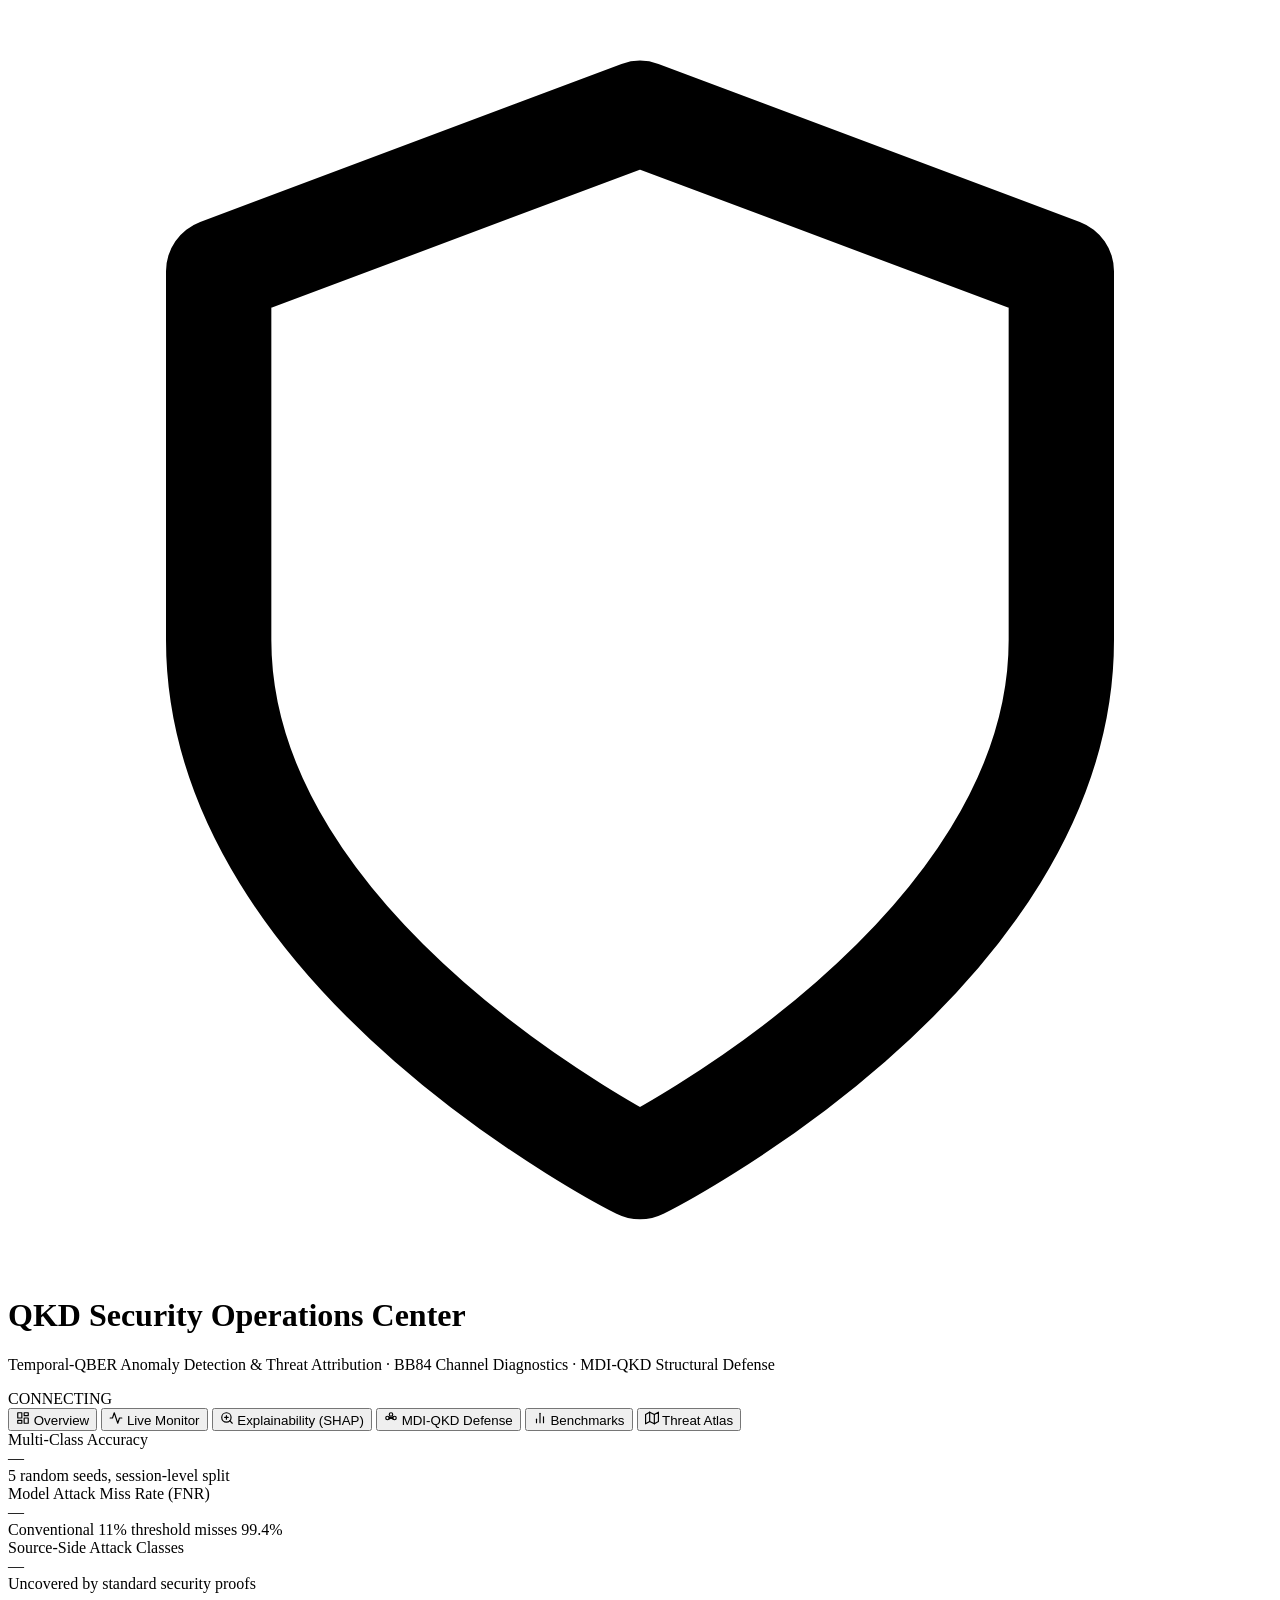
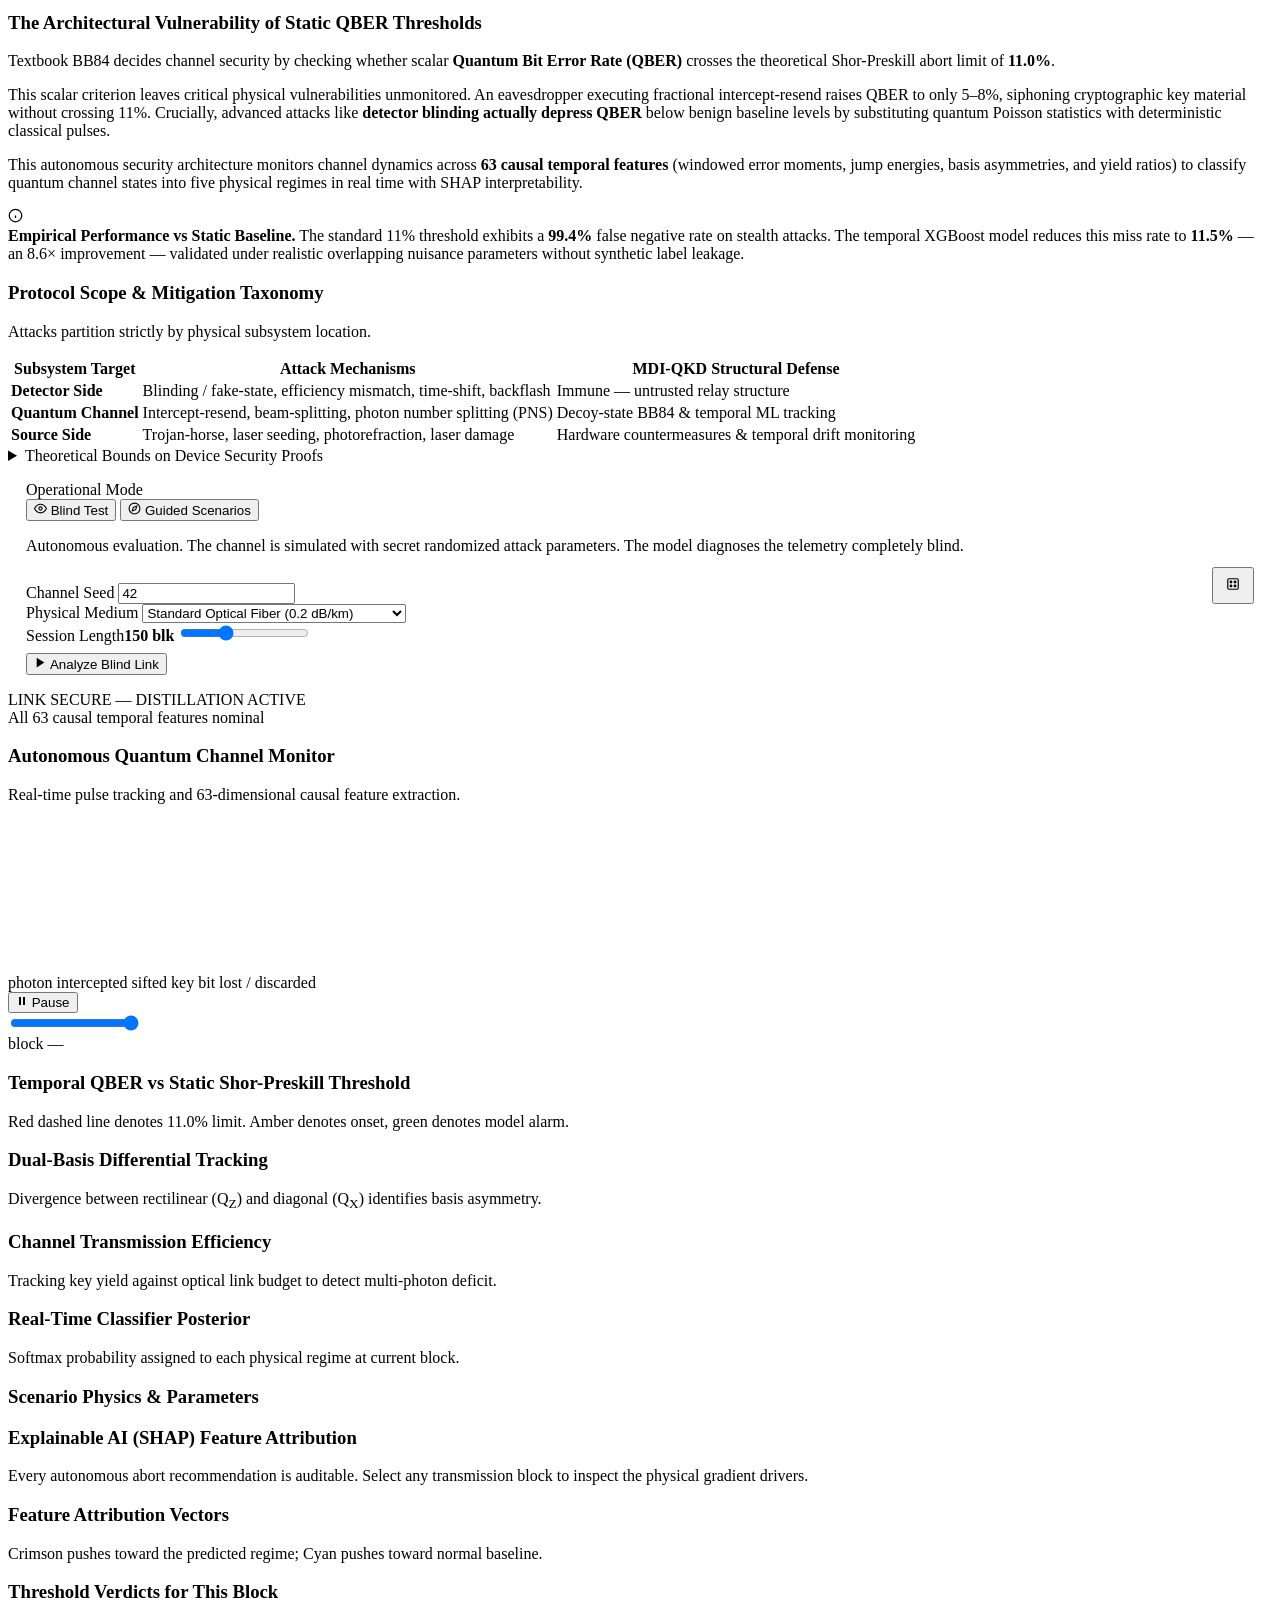
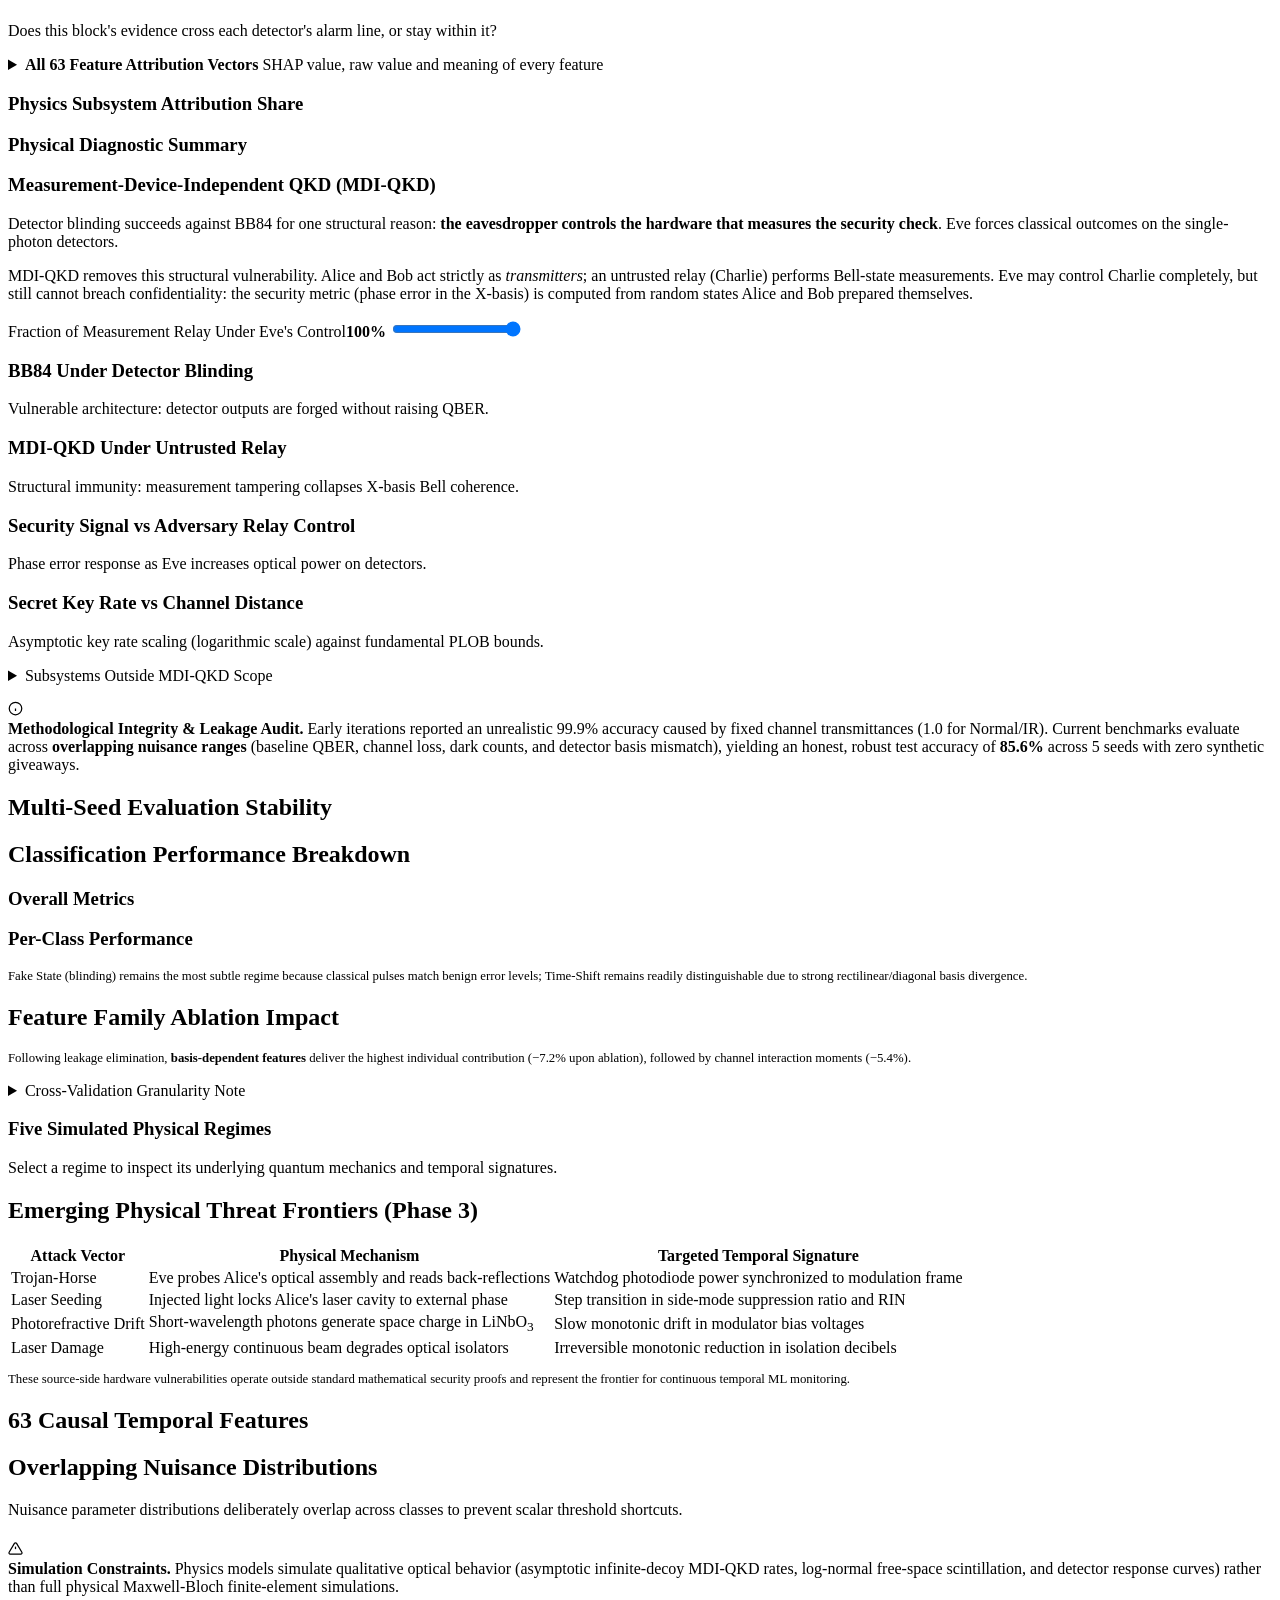
==== commit edaa8f72: "feat(ui): SHAP tab lists all 63 features with context and threshold verdicts - /api/explain returns " ====
--- a/frontend/index.html
+++ b/frontend/index.html
@@ -7,7 +7,7 @@
 <link rel="preconnect" href="https://fonts.googleapis.com">
 <link rel="preconnect" href="https://fonts.gstatic.com" crossorigin>
 <link href="https://fonts.googleapis.com/css2?family=Plus+Jakarta+Sans:wght@400;500;600;700;800&family=JetBrains+Mono:wght@400;500;600&display=swap" rel="stylesheet">
-<link rel="stylesheet" href="/static/styles.css">
+<link rel="stylesheet" href="/static/styles.css?v=4">
 </head>
 <body>
 <div class="wrap">
@@ -340,6 +340,32 @@
           <div id="chShap"></div>
         </div>
         <div class="panel">
+          <h3>Threshold Verdicts for This Block</h3>
+          <p class="cap">Does this block's evidence cross each detector's alarm line, or stay within it?</p>
+          <div id="shapThresholds"></div>
+        </div>
+        <div class="panel">
+          <details class="fx-dd" id="shapAllDd">
+            <summary>
+              <span><b>All 63 Feature Attribution Vectors</b>
+                <span class="fx-dd-sub">SHAP value, raw value and meaning of every feature</span></span>
+              <span class="fx-dd-caret" aria-hidden="true"></span>
+            </summary>
+            <div class="fx-dd-body">
+              <div class="fx-dd-ctl">
+                <label>Group <select id="shapAllGroup"><option value="">All groups</option></select></label>
+                <label>Sort <select id="shapAllSort">
+                  <option value="abs">Largest |SHAP| first</option>
+                  <option value="pos">Pushes toward attack</option>
+                  <option value="neg">Pushes toward normal</option>
+                  <option value="group">By physics group</option>
+                </select></label>
+              </div>
+              <div id="shapAll"></div>
+            </div>
+          </details>
+        </div>
+        <div class="panel">
           <h3>Physics Subsystem Attribution Share</h3>
           <div id="shapGroups"></div>
         </div>
@@ -467,8 +493,8 @@
 
 </div>
 
-<script src="/static/charts.js"></script>
-<script src="/static/photons.js"></script>
-<script src="/static/app.js"></script>
+<script src="/static/charts.js?v=4"></script>
+<script src="/static/photons.js?v=4"></script>
+<script src="/static/app.js?v=4"></script>
 </body>
 </html>
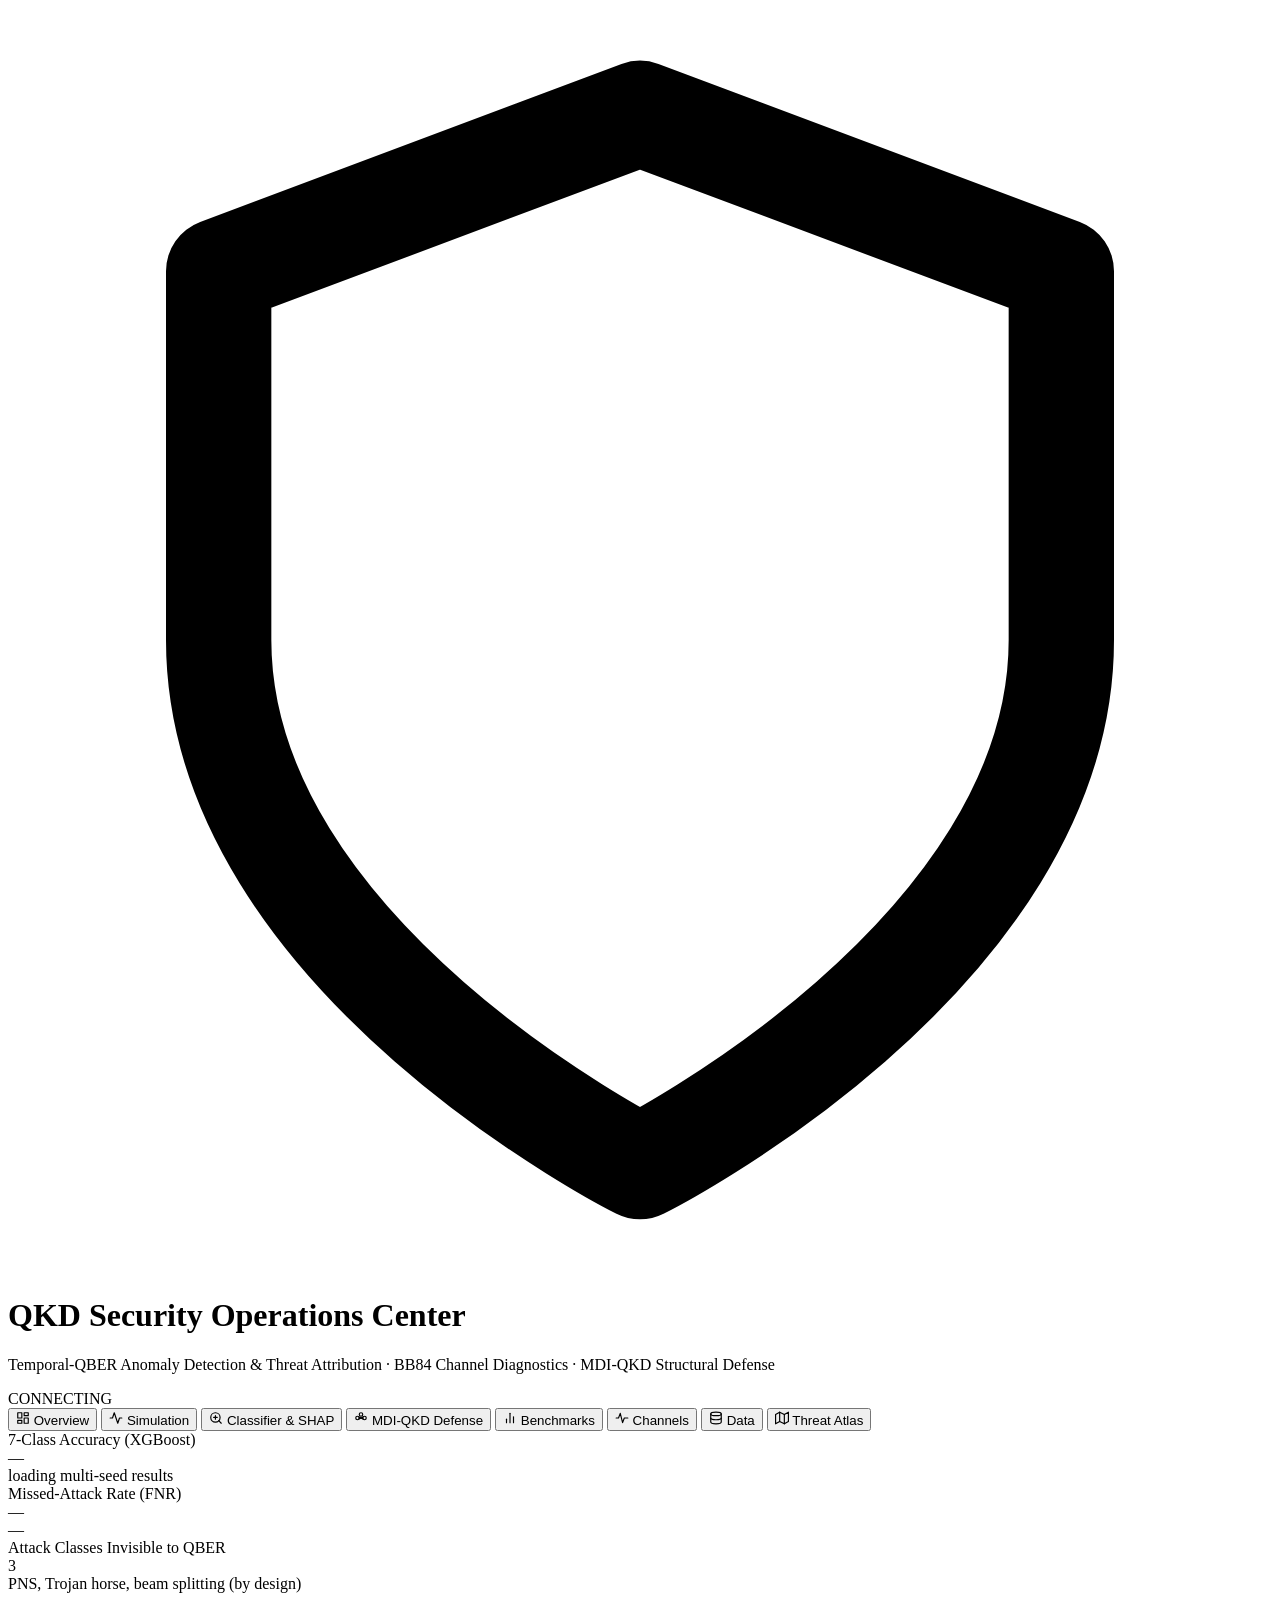
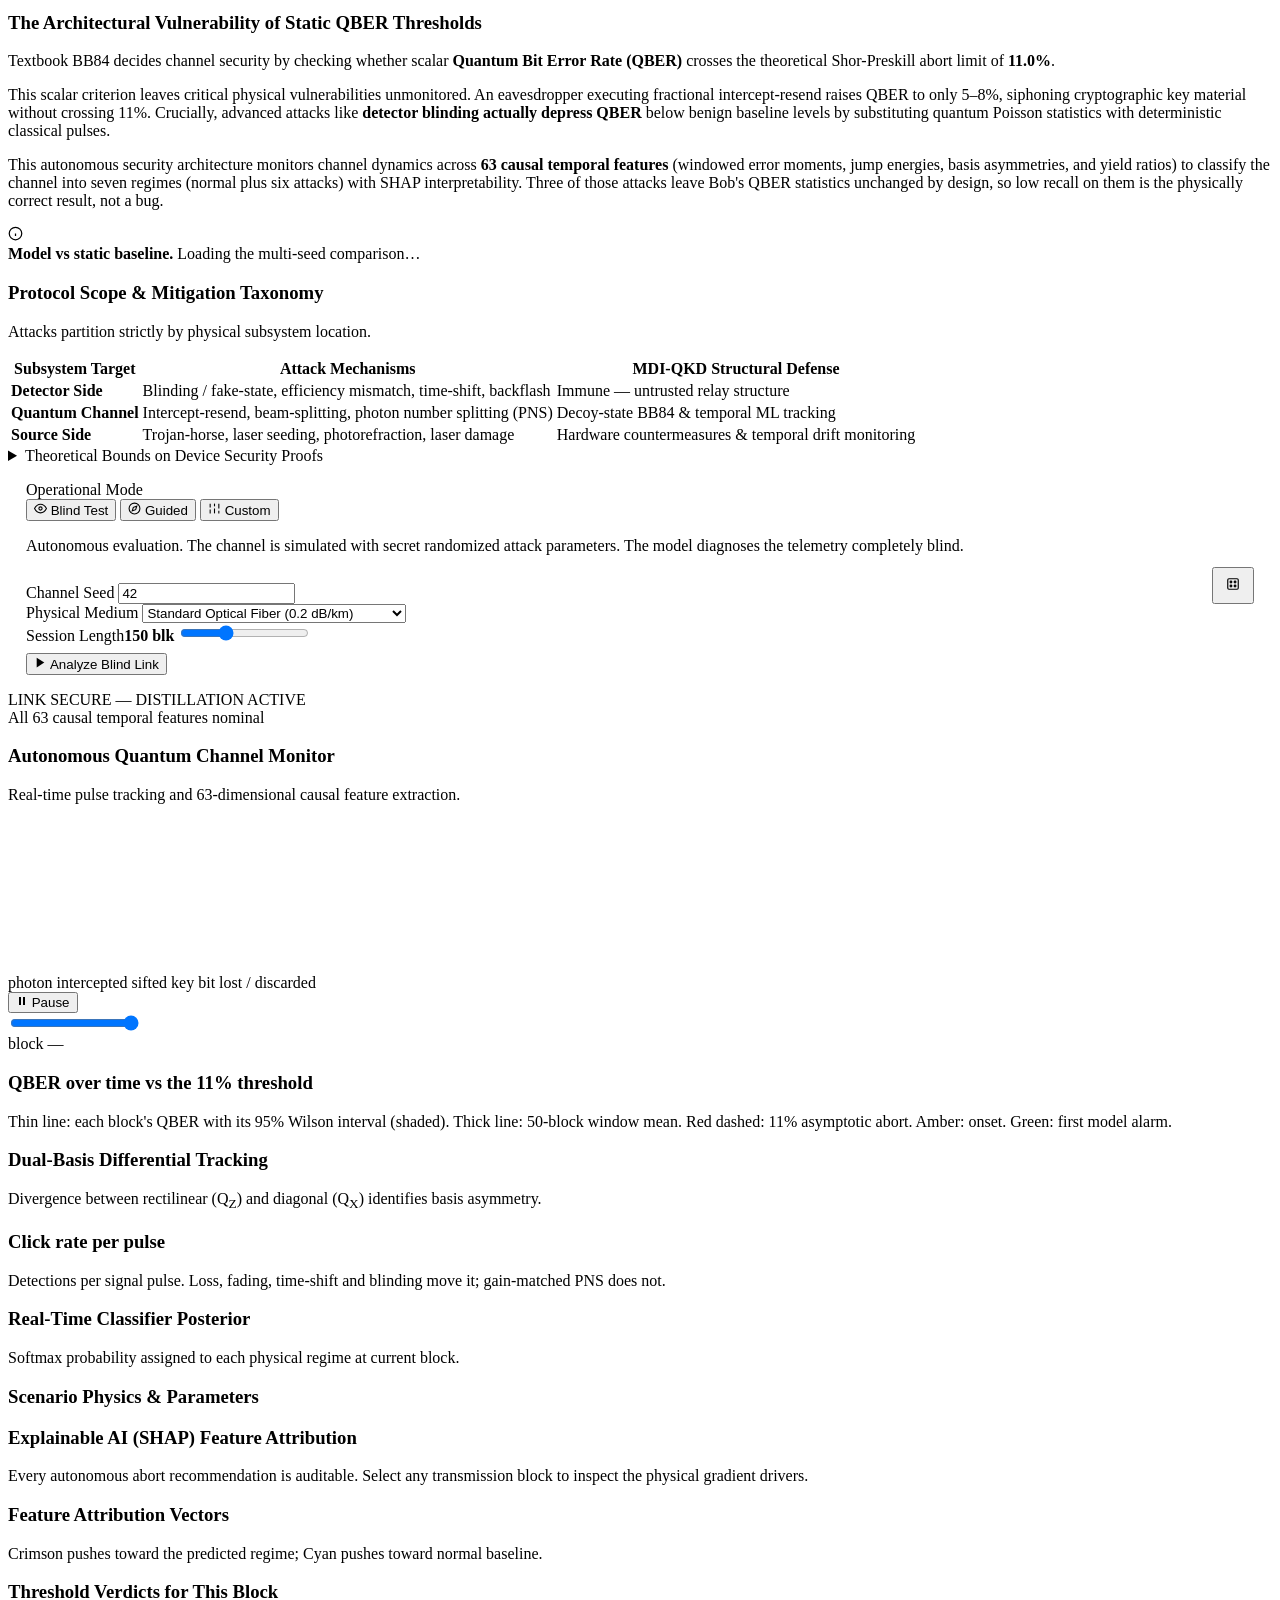
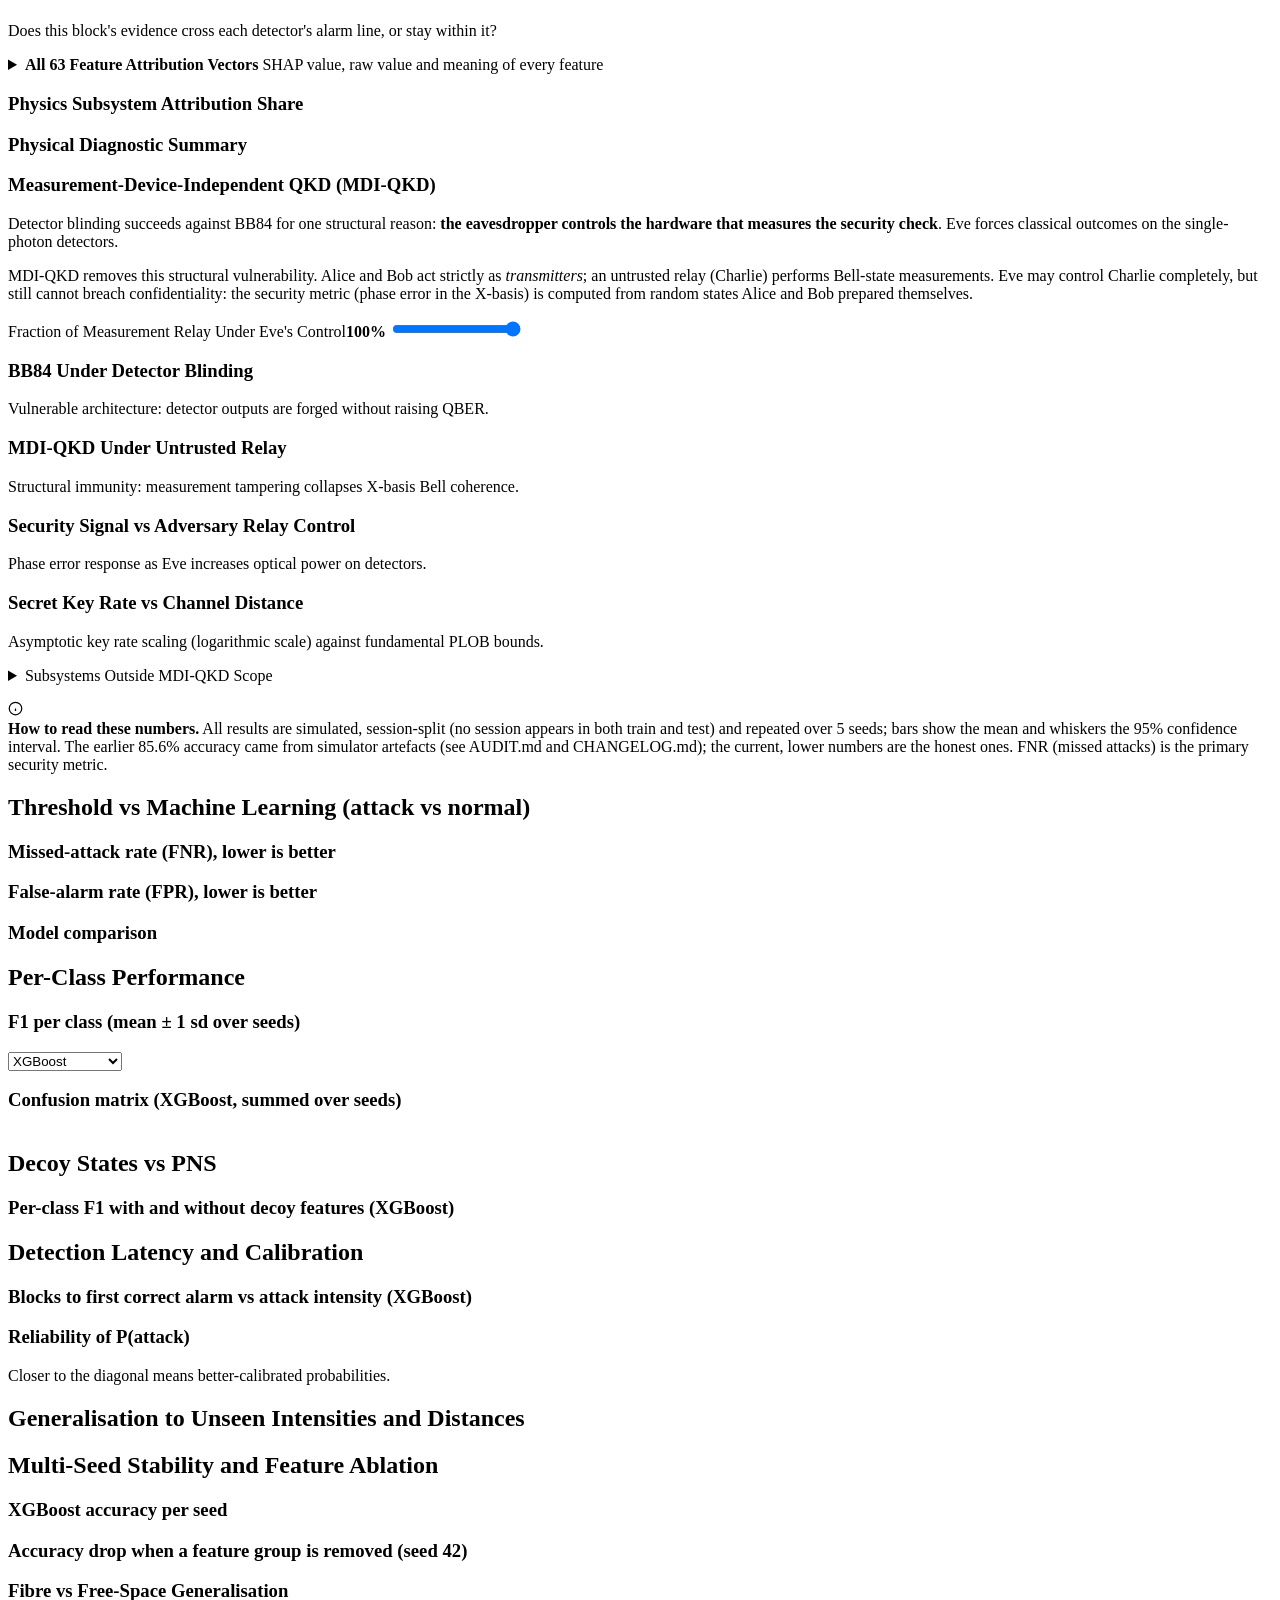
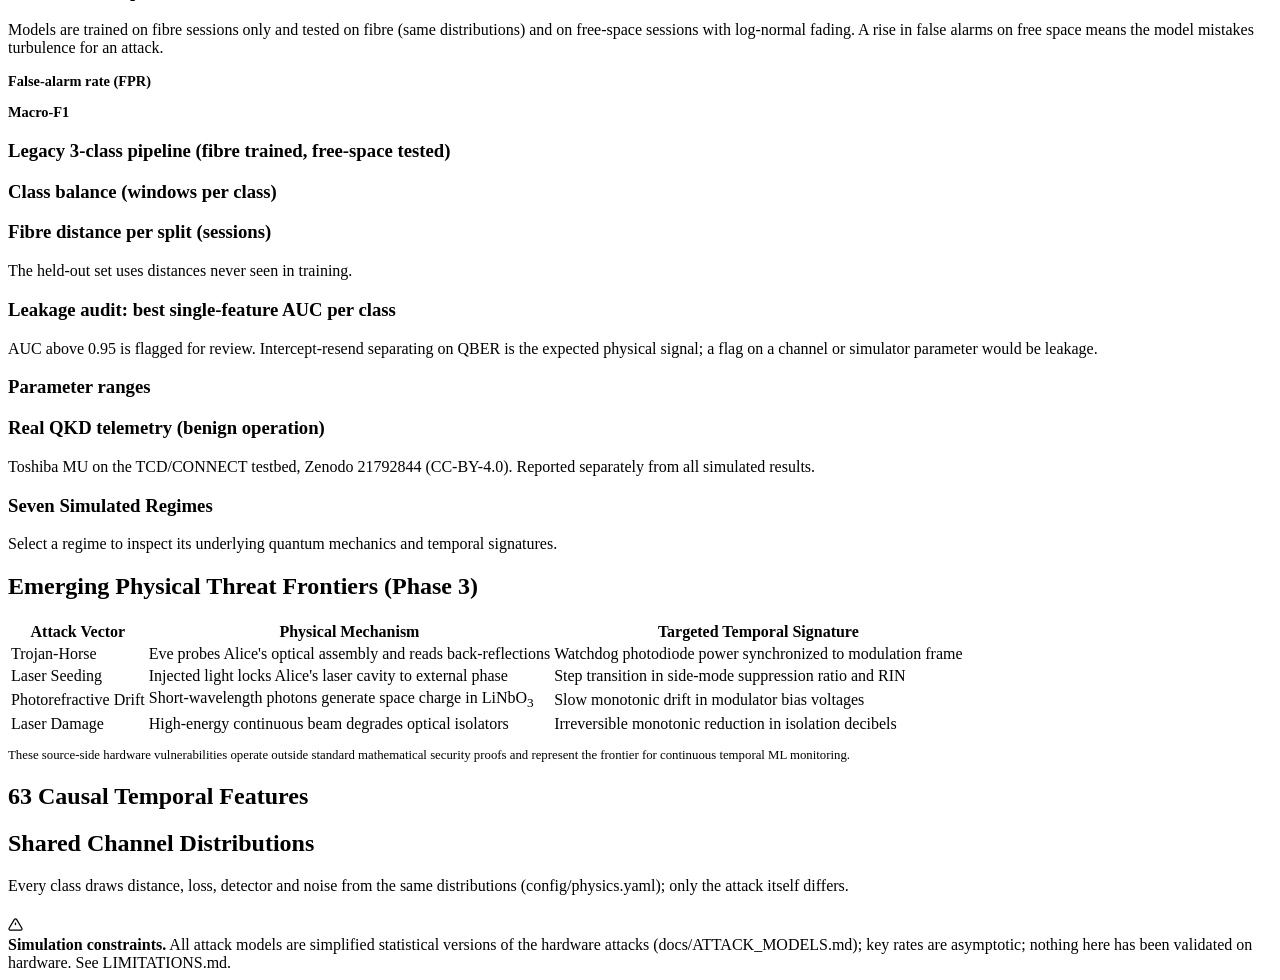
==== commit e6afee33: "feat(ui): 7-class dashboard with custom simulation, CI bands, channel and data pages Section 6 of th" ====
--- a/frontend/index.html
+++ b/frontend/index.html
@@ -7,7 +7,7 @@
 <link rel="preconnect" href="https://fonts.googleapis.com">
 <link rel="preconnect" href="https://fonts.gstatic.com" crossorigin>
 <link href="https://fonts.googleapis.com/css2?family=Plus+Jakarta+Sans:wght@400;500;600;700;800&family=JetBrains+Mono:wght@400;500;600&display=swap" rel="stylesheet">
-<link rel="stylesheet" href="/static/styles.css?v=4">
+<link rel="stylesheet" href="/static/styles.css?v=5">
 </head>
 <body>
 <div class="wrap">
@@ -43,7 +43,7 @@
           <polyline points="22 12 18 12 15 21 9 3 6 12 2 12"/>
         </svg>
       </span>
-      Live Monitor
+      Simulation
     </button>
     <button class="tab" data-v="explain">
       <span class="tab-icon">
@@ -51,7 +51,7 @@
           <circle cx="11" cy="11" r="8"/><line x1="21" y1="21" x2="16.65" y2="16.65"/><line x1="11" y1="8" x2="11" y2="14"/><line x1="8" y1="11" x2="14" y2="11"/>
         </svg>
       </span>
-      Explainability (SHAP)
+      Classifier &amp; SHAP
     </button>
     <button class="tab" data-v="mdi">
       <span class="tab-icon">
@@ -68,6 +68,22 @@
         </svg>
       </span>
       Benchmarks
+    </button>
+    <button class="tab" data-v="channel">
+      <span class="tab-icon">
+        <svg width="14" height="14" viewBox="0 0 24 24" fill="none" stroke="currentColor" stroke-width="2" stroke-linecap="round" stroke-linejoin="round">
+          <path d="M2 12h4l3-8 4 16 3-8h6"/>
+        </svg>
+      </span>
+      Channels
+    </button>
+    <button class="tab" data-v="data">
+      <span class="tab-icon">
+        <svg width="14" height="14" viewBox="0 0 24 24" fill="none" stroke="currentColor" stroke-width="2" stroke-linecap="round" stroke-linejoin="round">
+          <ellipse cx="12" cy="5" rx="9" ry="3"/><path d="M3 5v14c0 1.7 4 3 9 3s9-1.3 9-3V5"/><path d="M3 12c0 1.7 4 3 9 3s9-1.3 9-3"/>
+        </svg>
+      </span>
+      Data
     </button>
     <button class="tab" data-v="atlas">
       <span class="tab-icon">
@@ -85,22 +101,23 @@
       <div class="grid stagger" style="gap:12px">
         <div class="stat info">
           <div class="bar"></div>
-          <div class="k">Multi-Class Accuracy</div>
-          <div class="v" data-count="85.63" data-suffix="%">&mdash;</div>
-          <div class="s">5 random seeds, session-level split</div>
+          <div class="k">7-Class Accuracy (XGBoost)</div>
+          <div class="v" id="ovAcc">&mdash;</div>
+          <div class="s" id="ovAccSub">loading multi-seed results</div>
         </div>
         <div class="stat good">
           <div class="bar"></div>
-          <div class="k">Model Attack Miss Rate (FNR)</div>
-          <div class="v" data-count="11.5" data-suffix="%">&mdash;</div>
-          <div class="s">Conventional 11% threshold misses 99.4%</div>
+          <div class="k">Missed-Attack Rate (FNR)</div>
+          <div class="v" id="ovFnr">&mdash;</div>
+          <div class="s" id="ovFnrSub">&mdash;</div>
         </div>
         <div class="stat warn">
           <div class="bar"></div>
-          <div class="k">Source-Side Attack Classes</div>
-          <div class="v" data-count="4" data-dec="0">&mdash;</div>
-          <div class="s">Uncovered by standard security proofs</div>
-        </div>
+          <div class="k">Attack Classes Invisible to QBER</div>
+          <div class="v">3</div>
+          <div class="s">PNS, Trojan horse, beam splitting (by design)</div>
+        </div>
+        <div class="prov" id="provOverview"></div>
       </div>
 
       <div class="grid stagger" style="gap:16px">
@@ -108,12 +125,12 @@
           <h3>The Architectural Vulnerability of Static QBER Thresholds</h3>
           <p class="lead">Textbook BB84 decides channel security by checking whether scalar <b>Quantum Bit Error Rate (QBER)</b> crosses the theoretical Shor-Preskill abort limit of <b>11.0%</b>.</p>
           <p class="muted">This scalar criterion leaves critical physical vulnerabilities unmonitored. An eavesdropper executing fractional intercept-resend raises QBER to only 5&ndash;8%, siphoning cryptographic key material without crossing 11%. Crucially, advanced attacks like <b>detector blinding actually depress QBER</b> below benign baseline levels by substituting quantum Poisson statistics with deterministic classical pulses.</p>
-          <p class="muted">This autonomous security architecture monitors channel dynamics across <b>63 causal temporal features</b> (windowed error moments, jump energies, basis asymmetries, and yield ratios) to classify quantum channel states into five physical regimes in real time with SHAP interpretability.</p>
+          <p class="muted">This autonomous security architecture monitors channel dynamics across <b>63 causal temporal features</b> (windowed error moments, jump energies, basis asymmetries, and yield ratios) to classify the channel into seven regimes (normal plus six attacks) with SHAP interpretability. Three of those attacks leave Bob's QBER statistics unchanged by design, so low recall on them is the physically correct result, not a bug.</p>
           <div class="banner info" style="margin-top:14px">
             <span class="em">
               <svg width="15" height="15" viewBox="0 0 24 24" fill="none" stroke="currentColor" stroke-width="2"><circle cx="12" cy="12" r="10"/><line x1="12" y1="16" x2="12" y2="12"/><line x1="12" y1="8" x2="12.01" y2="8"/></svg>
             </span>
-            <div><b>Empirical Performance vs Static Baseline.</b> The standard 11% threshold exhibits a <b>99.4%</b> false negative rate on stealth attacks. The temporal XGBoost model reduces this miss rate to <b>11.5%</b> &mdash; an 8.6&times; improvement &mdash; validated under realistic overlapping nuisance parameters without synthetic label leakage.</div>
+            <div id="ovPerf"><b>Model vs static baseline.</b> Loading the multi-seed comparison&hellip;</div>
           </div>
         </div>
 
@@ -151,7 +168,11 @@
               </button>
               <button data-mode="guided">
                 <svg width="13" height="13" viewBox="0 0 24 24" fill="none" stroke="currentColor" stroke-width="2"><circle cx="12" cy="12" r="10"/><polygon points="16.24 7.76 14.12 14.12 7.76 16.24 9.88 9.88 16.24 7.76"/></svg>
-                Guided Scenarios
+                Guided
+              </button>
+              <button data-mode="custom">
+                <svg width="13" height="13" viewBox="0 0 24 24" fill="none" stroke="currentColor" stroke-width="2"><line x1="4" y1="21" x2="4" y2="14"/><line x1="4" y1="10" x2="4" y2="3"/><line x1="12" y1="21" x2="12" y2="12"/><line x1="12" y1="8" x2="12" y2="3"/><line x1="20" y1="21" x2="20" y2="16"/><line x1="20" y1="12" x2="20" y2="3"/></svg>
+                Custom
               </button>
             </div>
           </div>
@@ -186,6 +207,31 @@
             <button class="btn" id="btnRunBlind" style="margin-top:8px;">
               <svg width="13" height="13" viewBox="0 0 24 24" fill="currentColor"><polygon points="5 3 19 12 5 21 5 3"/></svg>
               Analyze Blind Link
+            </button>
+          </div>
+
+          <!-- Custom Simulation Controls -->
+          <div id="customSide" style="display:none">
+            <p class="cap" style="margin-bottom:12px;">Set the protocol, channel and attack yourself. Ground truth is shown; this is for exploring the physics, not for blind testing.</p>
+            <div class="control"><label>Protocol</label>
+              <select id="cProtocol"><option value="bb84">BB84 (weak coherent pulses)</option><option value="decoy_bb84">Decoy-state BB84 (signal + decoy + vacuum)</option></select></div>
+            <div class="control"><label>Channel</label>
+              <select id="cChannel"><option value="fiber">Fibre (0.2 dB/km)</option><option value="free_space">Free space (log-normal fading)</option></select></div>
+            <div class="control" id="cDistWrap"><label><span>Fibre distance</span><b id="lblCDist">30 km</b></label>
+              <input type="range" id="cDist" min="1" max="120" value="30" step="1">
+              <div class="cap" id="cDistNote" style="margin-top:4px"></div></div>
+            <div class="control"><label>Detector</label>
+              <select id="cDetector"><option value="auto">Random (as in training)</option><option value="ingaas_spad">InGaAs SPAD</option><option value="snspd">SNSPD</option></select></div>
+            <div class="control"><label>Attack</label><select id="cAttack"></select></div>
+            <div class="control" id="cIntWrap"><label><span>Attack intensity</span><b id="lblCInt">&mdash;</b></label>
+              <input type="range" id="cInt" min="0" max="1" value="0.2" step="0.01">
+              <div class="cap" id="cIntNote" style="margin-top:4px"></div></div>
+            <div class="control"><label><span>Attack onset block</span><b id="lblCOnset">76</b></label>
+              <input type="range" id="cOnset" min="55" max="130" value="76" step="1"></div>
+            <div class="control"><label>Seed</label><input type="number" id="cSeed" value="42" min="0"></div>
+            <button class="btn" id="btnRunCustom" style="margin-top:8px;">
+              <svg width="13" height="13" viewBox="0 0 24 24" fill="currentColor"><polygon points="5 3 19 12 5 21 5 3"/></svg>
+              Simulate
             </button>
           </div>
 
@@ -292,9 +338,10 @@
 
         <div class="grid g2" style="gap:16px">
           <div class="panel">
-            <h3>Temporal QBER vs Static Shor-Preskill Threshold</h3>
-            <p class="cap">Red dashed line denotes 11.0% limit. Amber denotes onset, green denotes model alarm.</p>
+            <h3>QBER over time vs the 11% threshold</h3>
+            <p class="cap">Thin line: each block's QBER with its 95% Wilson interval (shaded). Thick line: 50-block window mean. Red dashed: 11% asymptotic abort. Amber: onset. Green: first model alarm.</p>
             <div id="chQber"></div>
+            <div class="prov" id="provMon"></div>
           </div>
           <div class="panel">
             <h3>Dual-Basis Differential Tracking</h3>
@@ -305,8 +352,8 @@
 
         <div class="grid g2" style="gap:16px">
           <div class="panel">
-            <h3>Channel Transmission Efficiency</h3>
-            <p class="cap">Tracking key yield against optical link budget to detect multi-photon deficit.</p>
+            <h3>Click rate per pulse</h3>
+            <p class="cap">Detections per signal pulse. Loss, fading, time-shift and blinding move it; gain-matched PNS does not.</p>
             <div id="chEff"></div>
           </div>
           <div class="panel">
@@ -337,7 +384,7 @@
         <div class="panel">
           <h3>Feature Attribution Vectors</h3>
           <p class="cap">Crimson pushes toward the predicted regime; Cyan pushes toward normal baseline.</p>
-          <div id="chShap"></div>
+          <div id="chShap"></div><div class="prov" id="provShap"></div>
         </div>
         <div class="panel">
           <h3>Threshold Verdicts for This Block</h3>
@@ -406,12 +453,12 @@
       <div class="panel">
         <h3>Security Signal vs Adversary Relay Control</h3>
         <p class="cap">Phase error response as Eve increases optical power on detectors.</p>
-        <div id="chMdiMon"></div>
+        <div id="chMdiMon"></div><div class="prov" id="provMdiMon"></div>
       </div>
       <div class="panel">
         <h3>Secret Key Rate vs Channel Distance</h3>
         <p class="cap">Asymptotic key rate scaling (logarithmic scale) against fundamental PLOB bounds.</p>
-        <div id="chMdiRate"></div>
+        <div id="chMdiRate"></div><div class="prov" id="provMdiRate"></div>
       </div>
     </div>
 
@@ -423,38 +470,96 @@
   <!-- ================= BENCH ================= -->
   <section class="view" id="v-bench">
     <div class="grid g4 stagger" id="benchKpis"></div>
+    <div class="prov" id="provBenchKpi"></div>
     <div class="banner info" style="margin-top:16px">
       <span class="em">
         <svg width="15" height="15" viewBox="0 0 24 24" fill="none" stroke="currentColor" stroke-width="2"><circle cx="12" cy="12" r="10"/><line x1="12" y1="16" x2="12" y2="12"/><line x1="12" y1="8" x2="12.01" y2="8"/></svg>
       </span>
-      <div><b>Methodological Integrity &amp; Leakage Audit.</b> Early iterations reported an unrealistic 99.9% accuracy caused by fixed channel transmittances (1.0 for Normal/IR). Current benchmarks evaluate across <b>overlapping nuisance ranges</b> (baseline QBER, channel loss, dark counts, and detector basis mismatch), yielding an honest, robust test accuracy of <b>85.6%</b> across 5 seeds with zero synthetic giveaways.</div>
-    </div>
-
-    <h2 class="sec">Multi-Seed Evaluation Stability</h2>
-    <div class="panel"><div id="chSeeds"></div></div>
-
-    <h2 class="sec">Classification Performance Breakdown</h2>
+      <div><b>How to read these numbers.</b> All results are simulated, session-split (no session appears in both train and test) and repeated over 5 seeds; bars show the mean and whiskers the 95% confidence interval. The earlier 85.6% accuracy came from simulator artefacts (see AUDIT.md and CHANGELOG.md); the current, lower numbers are the honest ones. FNR (missed attacks) is the primary security metric.</div>
+    </div>
+
+    <h2 class="sec">Threshold vs Machine Learning (attack vs normal)</h2>
     <div class="grid g2" style="gap:16px">
-      <div class="panel"><h3>Overall Metrics</h3><div id="tblOverall"></div></div>
-      <div class="panel"><h3>Per-Class Performance</h3><div id="tblPerClass"></div></div>
-    </div>
-    <p class="muted" style="margin-top:12px;font-size:0.80rem;">Fake State (blinding) remains the most subtle regime because classical pulses match benign error levels; Time-Shift remains readily distinguishable due to strong rectilinear/diagonal basis divergence.</p>
-
-    <h2 class="sec">Feature Family Ablation Impact</h2>
+      <div class="panel"><h3>Missed-attack rate (FNR), lower is better</h3><div id="chCmpFnr"></div><div class="prov" id="provCmp"></div></div>
+      <div class="panel"><h3>False-alarm rate (FPR), lower is better</h3><div id="chCmpFpr"></div></div>
+    </div>
+    <div class="panel" style="margin-top:16px"><h3>Model comparison</h3><div id="tblCmp"></div></div>
+
+    <h2 class="sec">Per-Class Performance</h2>
+    <div class="grid g2" style="gap:16px">
+      <div class="panel"><h3>F1 per class (mean &plusmn; 1 sd over seeds)</h3>
+        <div class="control" style="max-width:260px"><select id="pcModel"><option value="xgb">XGBoost</option><option value="rf">Random Forest</option><option value="svm">SVM-RBF</option></select></div>
+        <div id="chPerClass"></div><div class="prov" id="provPerClass"></div></div>
+      <div class="panel"><h3>Confusion matrix (XGBoost, summed over seeds)</h3><div id="chCm" style="overflow-x:auto"></div><div class="prov" id="provCm"></div></div>
+    </div>
+
+    <h2 class="sec">Decoy States vs PNS</h2>
+    <div class="panel"><h3>Per-class F1 with and without decoy features (XGBoost)</h3><div id="chDecoy"></div><div class="prov" id="provDecoy"></div></div>
+
+    <h2 class="sec">Detection Latency and Calibration</h2>
+    <div class="grid g2" style="gap:16px">
+      <div class="panel"><h3>Blocks to first correct alarm vs attack intensity (XGBoost)</h3><div id="tblLatency"></div><div class="prov" id="provLatency"></div></div>
+      <div class="panel"><h3>Reliability of P(attack)</h3><p class="cap">Closer to the diagonal means better-calibrated probabilities.</p><div id="chRel"></div><div class="prov" id="provRel"></div></div>
+    </div>
+
+    <h2 class="sec">Generalisation to Unseen Intensities and Distances</h2>
+    <div class="panel"><div id="tblHeld"></div><div class="prov" id="provHeld"></div></div>
+
+    <h2 class="sec">Multi-Seed Stability and Feature Ablation</h2>
+    <div class="grid g2" style="gap:16px">
+      <div class="panel"><h3>XGBoost accuracy per seed</h3><div id="chSeeds"></div><div class="prov" id="provSeeds"></div></div>
+      <div class="panel"><h3>Accuracy drop when a feature group is removed (seed 42)</h3><div id="chAbl"></div><div class="prov" id="provAbl"></div></div>
+    </div>
+  </section>
+
+  <!-- ================= CHANNEL ================= -->
+  <section class="view" id="v-channel">
     <div class="panel">
-      <div id="chAbl"></div>
-      <p class="muted" style="margin-top:10px;font-size:0.80rem;">Following leakage elimination, <b>basis-dependent features</b> deliver the highest individual contribution (&minus;7.2% upon ablation), followed by channel interaction moments (&minus;5.4%).</p>
-    </div>
-
-    <details style="margin-top:16px"><summary>Cross-Validation Granularity Note</summary>
-      <div class="body">Standard block-level cross-validation yields ~90.6% accuracy due to temporal correlation between adjacent sliding windows within sessions. The strictly held-out, session-level split reported here (85.6%) guarantees rigorous out-of-sample generalization.</div>
-    </details>
+      <h3>Fibre vs Free-Space Generalisation</h3>
+      <p class="cap">Models are trained on fibre sessions only and tested on fibre (same distributions) and on free-space sessions with log-normal fading. A rise in false alarms on free space means the model mistakes turbulence for an attack.</p>
+      <div class="grid g2" style="gap:16px">
+        <div><h3 style="font-size:.9rem">False-alarm rate (FPR)</h3><div id="chChFpr"></div></div>
+        <div><h3 style="font-size:.9rem">Macro-F1</h3><div id="chChF1"></div></div>
+      </div>
+      <div id="tblChannel" style="margin-top:12px"></div>
+      <div class="prov" id="provChannel"></div>
+    </div>
+    <div class="panel" style="margin-top:16px">
+      <h3>Legacy 3-class pipeline (fibre trained, free-space tested)</h3>
+      <div id="tblChannelLegacy"></div>
+      <div class="prov" id="provChannelLegacy"></div>
+    </div>
+  </section>
+
+  <!-- ================= DATA ================= -->
+  <section class="view" id="v-data">
+    <div class="grid g3 stagger" id="dataCards"></div>
+    <div class="prov" id="provSidecars"></div>
+    <div class="grid g2" style="gap:16px;margin-top:16px">
+      <div class="panel"><h3>Class balance (windows per class)</h3><div id="chBalance"></div><div class="prov" id="provBalance"></div></div>
+      <div class="panel"><h3>Fibre distance per split (sessions)</h3><p class="cap">The held-out set uses distances never seen in training.</p><div id="chDist"></div></div>
+    </div>
+    <div class="panel" style="margin-top:16px">
+      <h3>Leakage audit: best single-feature AUC per class</h3>
+      <p class="cap">AUC above 0.95 is flagged for review. Intercept-resend separating on QBER is the expected physical signal; a flag on a channel or simulator parameter would be leakage.</p>
+      <div id="tblLeak"></div><div class="prov" id="provLeak"></div>
+    </div>
+    <div class="panel" style="margin-top:16px">
+      <h3>Parameter ranges</h3><div id="tblRanges"></div>
+    </div>
+    <div class="panel real-panel" style="margin-top:16px">
+      <h3>Real QKD telemetry (benign operation)</h3>
+      <p class="cap">Toshiba MU on the TCD/CONNECT testbed, Zenodo 21792844 (CC-BY-4.0). Reported separately from all simulated results.</p>
+      <div id="chReal"></div>
+      <div id="realOod" style="margin-top:12px"></div>
+      <div class="prov" id="provReal"></div>
+    </div>
   </section>
 
   <!-- ================= ATLAS ================= -->
   <section class="view" id="v-atlas">
     <div class="panel">
-      <h3>Five Simulated Physical Regimes</h3>
+      <h3>Seven Simulated Regimes</h3>
       <p class="cap">Select a regime to inspect its underlying quantum mechanics and temporal signatures.</p>
       <div class="chips" id="atlasPick" style="margin-bottom:16px"></div>
       <div id="atlasBody"></div>
@@ -477,9 +582,9 @@
     <h2 class="sec">63 Causal Temporal Features</h2>
     <div class="grid g2" style="gap:12px" id="featGroups"></div>
 
-    <h2 class="sec">Overlapping Nuisance Distributions</h2>
+    <h2 class="sec">Shared Channel Distributions</h2>
     <div class="panel">
-      <p class="cap">Nuisance parameter distributions deliberately overlap across classes to prevent scalar threshold shortcuts.</p>
+      <p class="cap">Every class draws distance, loss, detector and noise from the same distributions (config/physics.yaml); only the attack itself differs.</p>
       <div id="tblNuisance"></div>
     </div>
 
@@ -487,14 +592,14 @@
       <span class="em">
         <svg width="15" height="15" viewBox="0 0 24 24" fill="none" stroke="currentColor" stroke-width="2"><path d="M10.29 3.86L1.82 18a2 2 0 0 0 1.71 3h16.94a2 2 0 0 0 1.71-3L13.71 3.86a2 2 0 0 0-3.42 0z"/><line x1="12" y1="9" x2="12" y2="13"/><line x1="12" y1="17" x2="12.01" y2="17"/></svg>
       </span>
-      <div><b>Simulation Constraints.</b> Physics models simulate qualitative optical behavior (asymptotic infinite-decoy MDI-QKD rates, log-normal free-space scintillation, and detector response curves) rather than full physical Maxwell-Bloch finite-element simulations.</div>
+      <div><b>Simulation constraints.</b> All attack models are simplified statistical versions of the hardware attacks (docs/ATTACK_MODELS.md); key rates are asymptotic; nothing here has been validated on hardware. See LIMITATIONS.md.</div>
     </div>
   </section>
 
 </div>
 
-<script src="/static/charts.js?v=4"></script>
-<script src="/static/photons.js?v=4"></script>
-<script src="/static/app.js?v=4"></script>
+<script src="/static/charts.js?v=5"></script>
+<script src="/static/photons.js?v=5"></script>
+<script src="/static/app.js?v=5"></script>
 </body>
 </html>
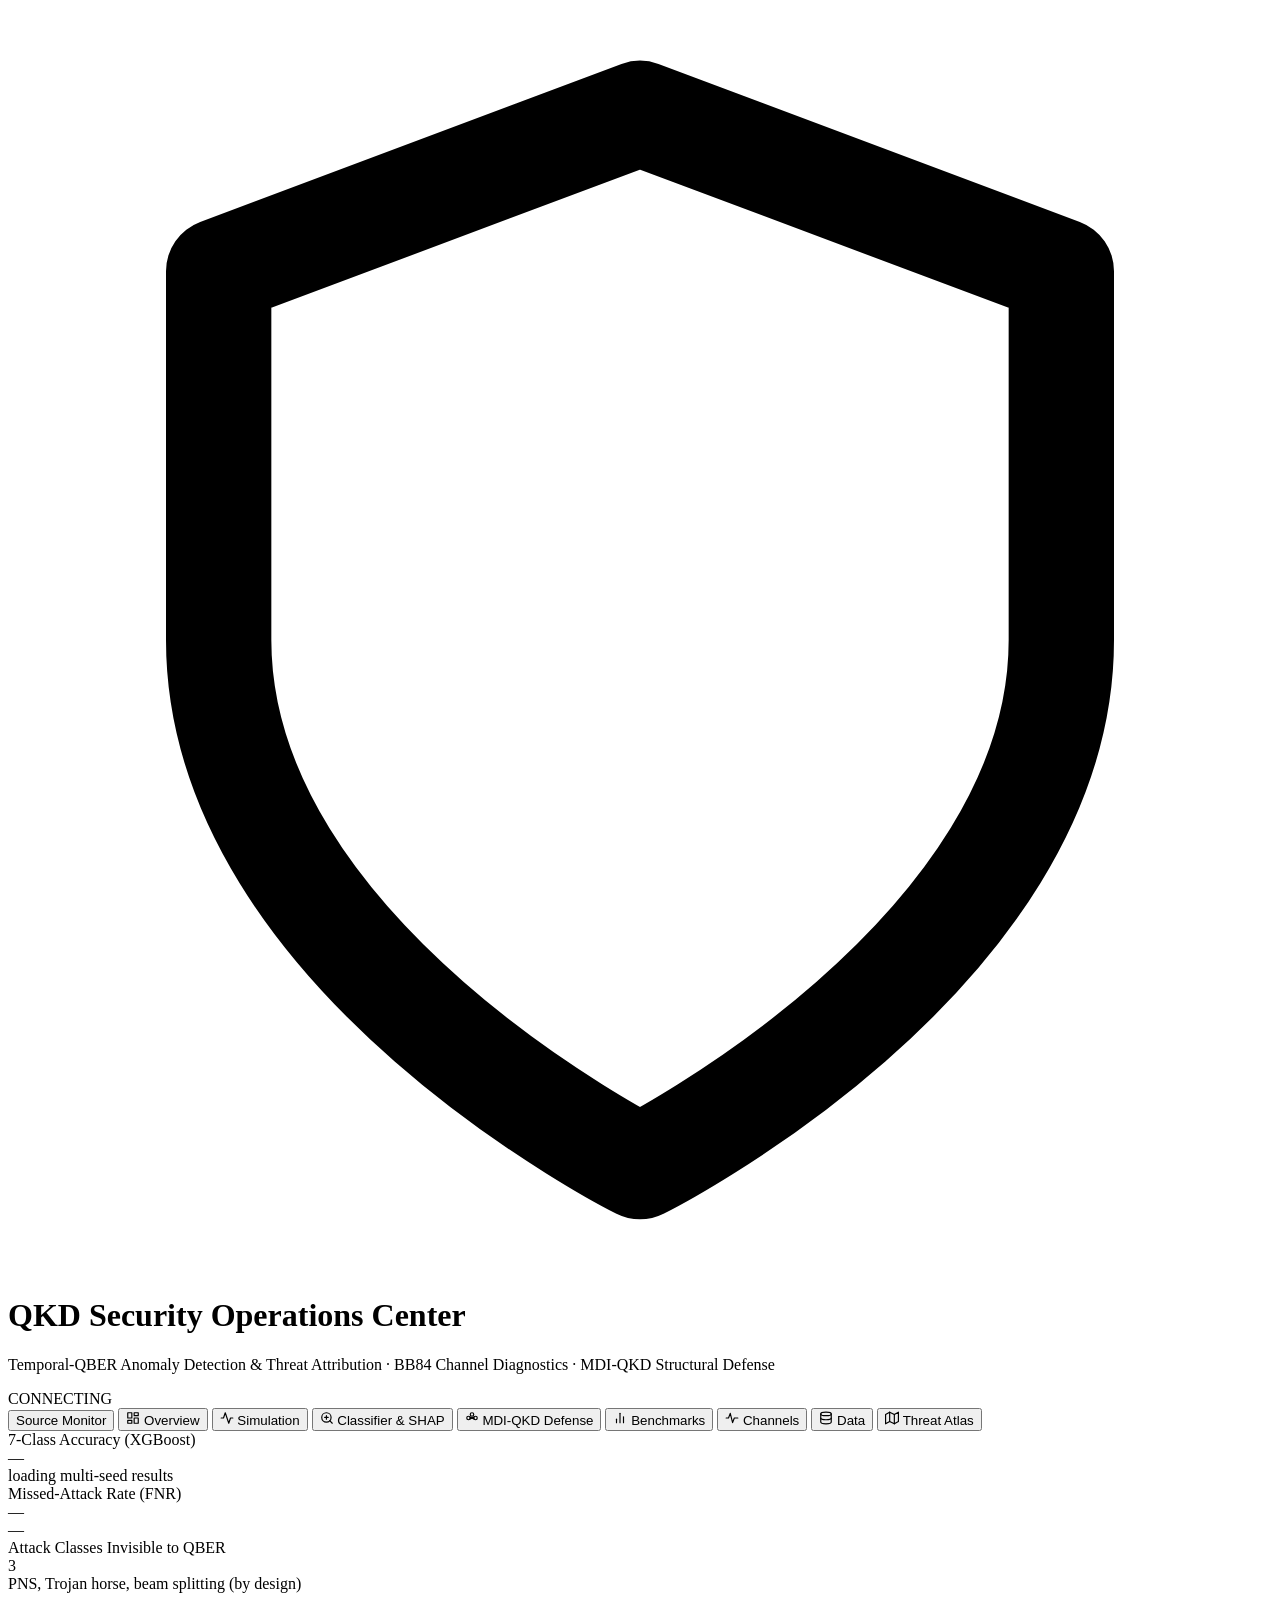
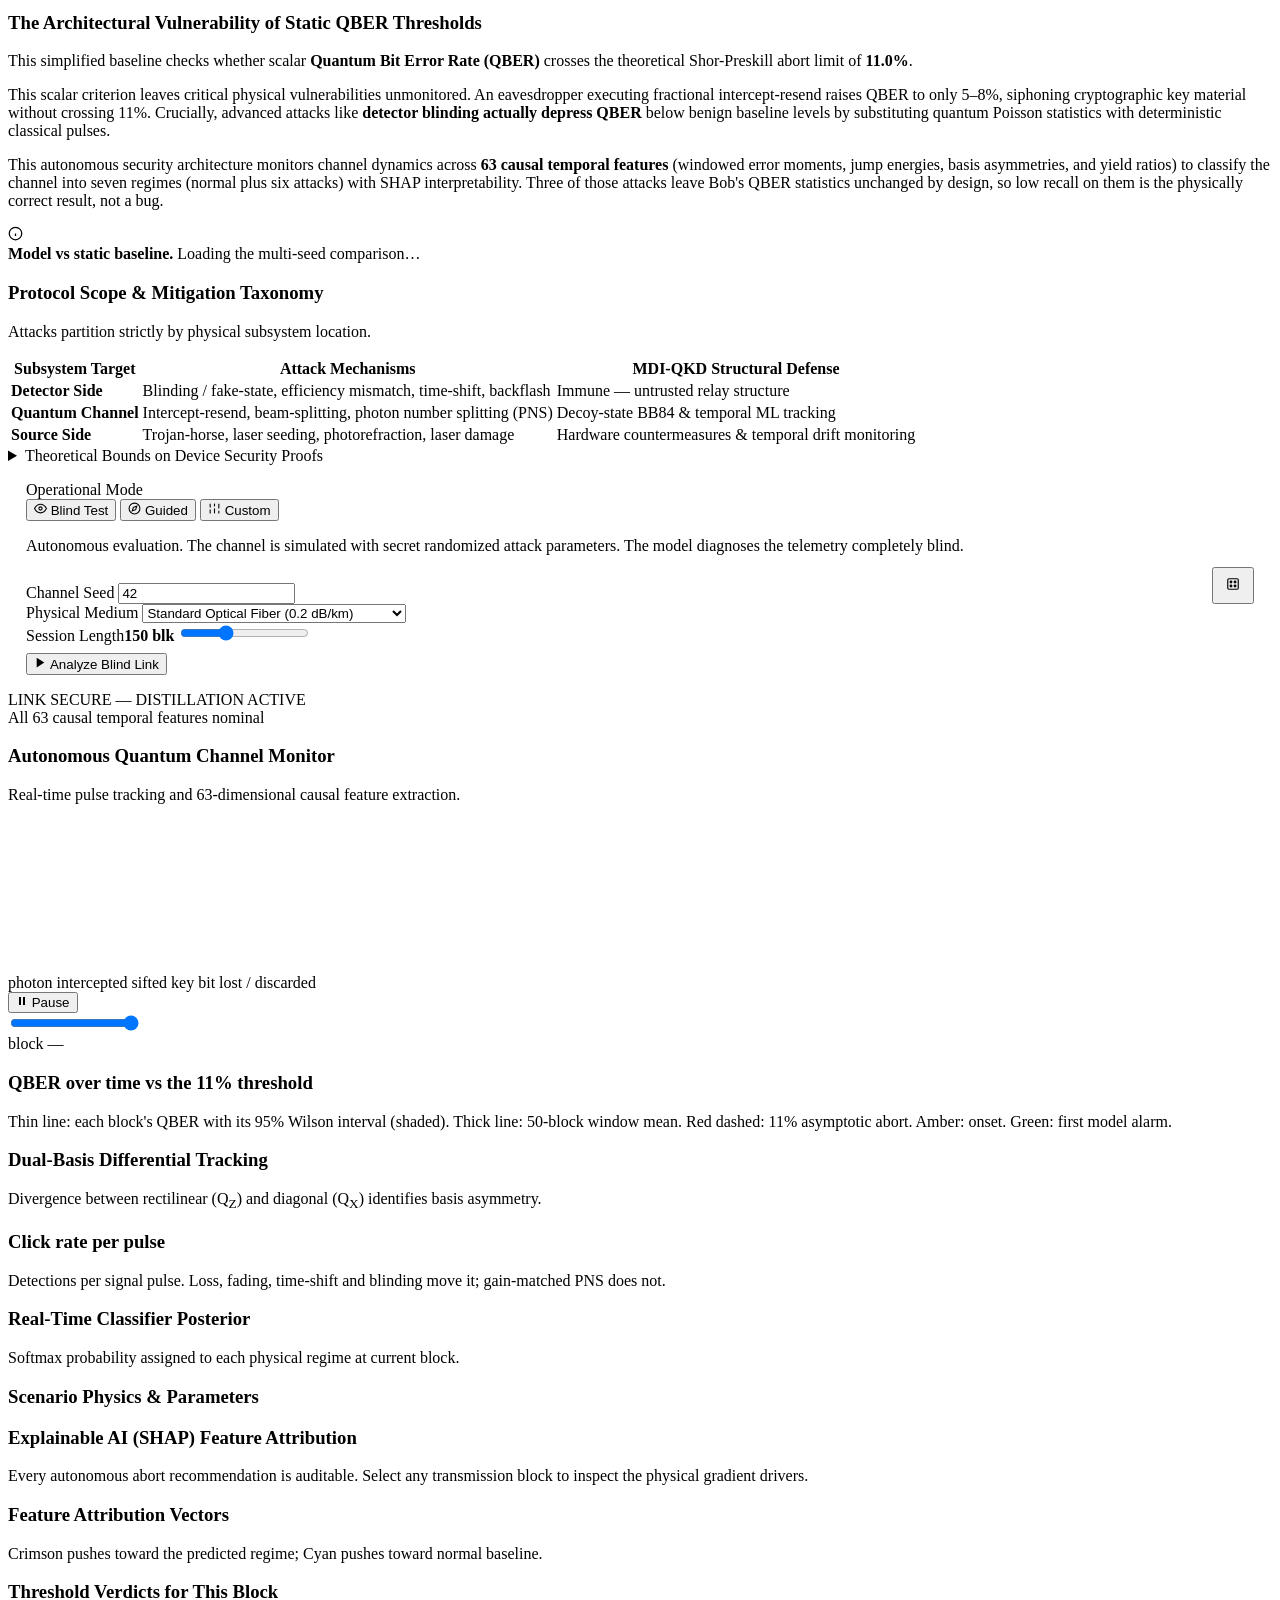
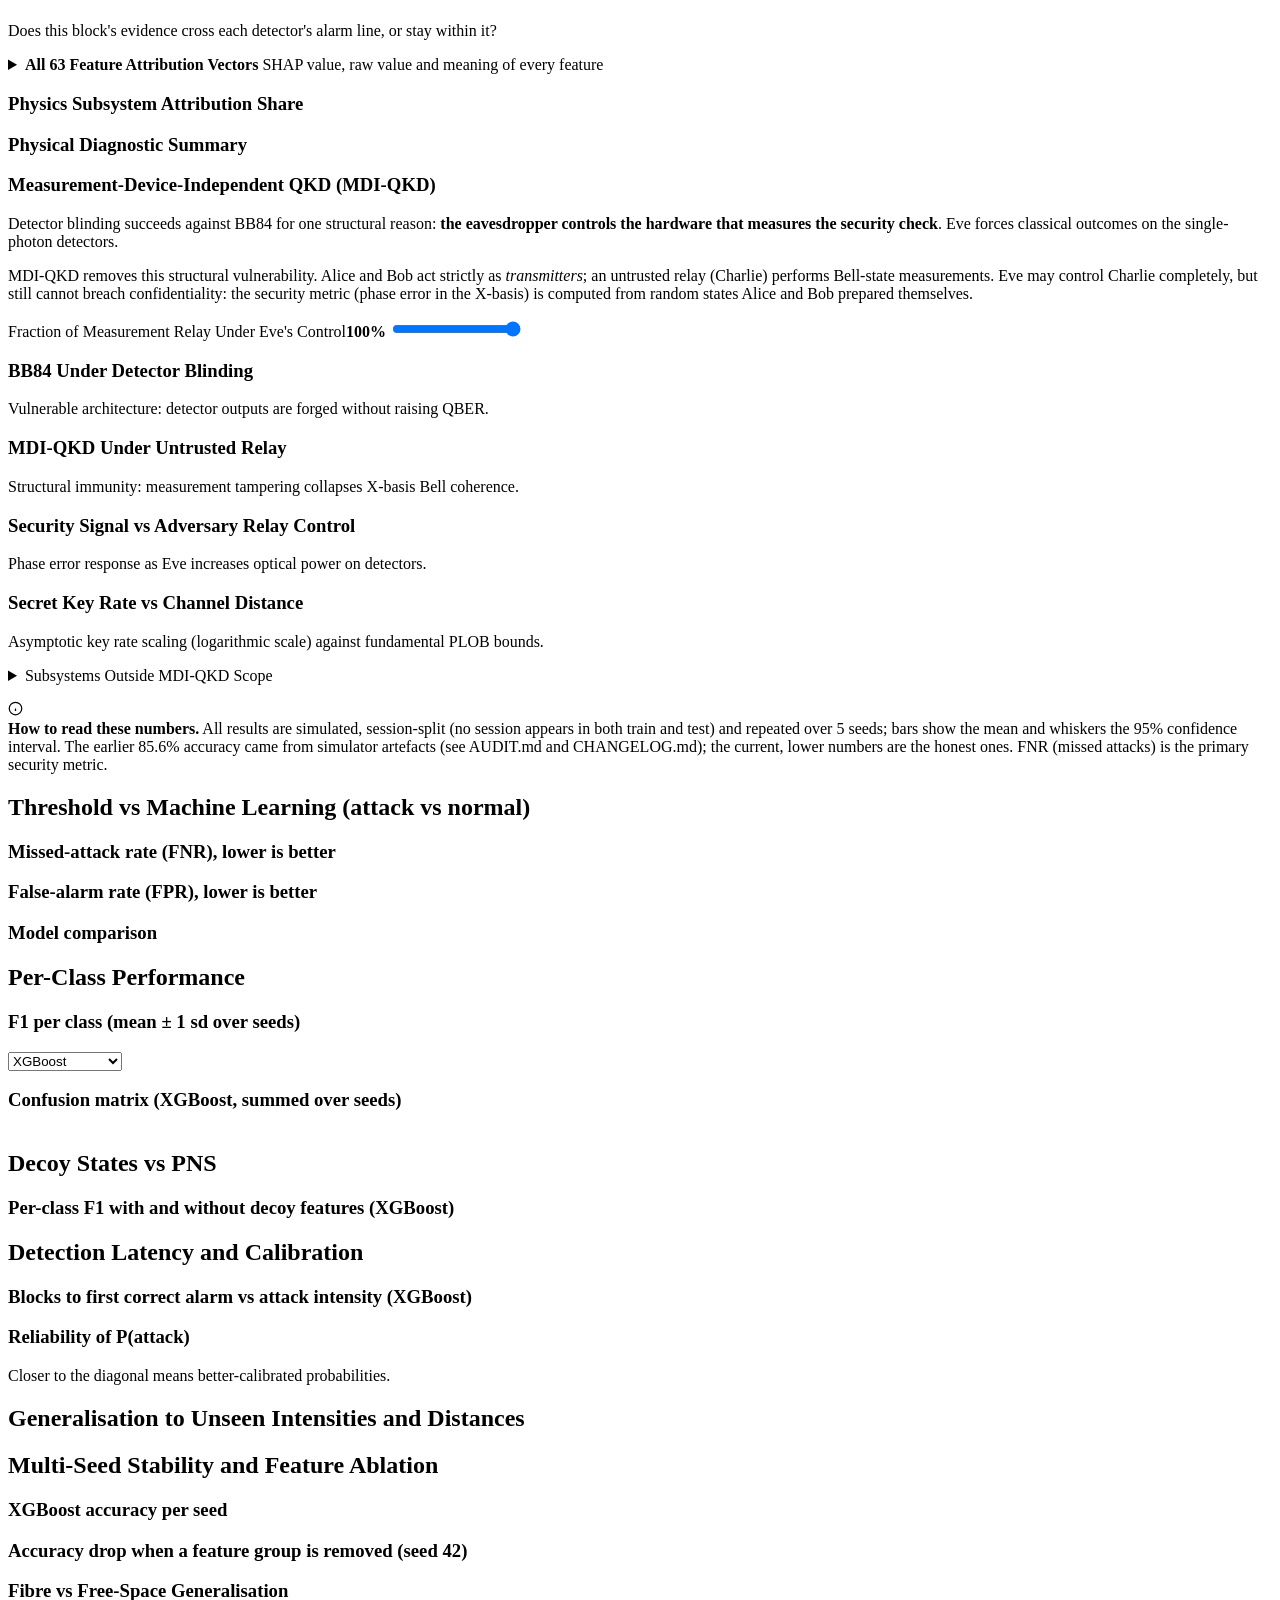
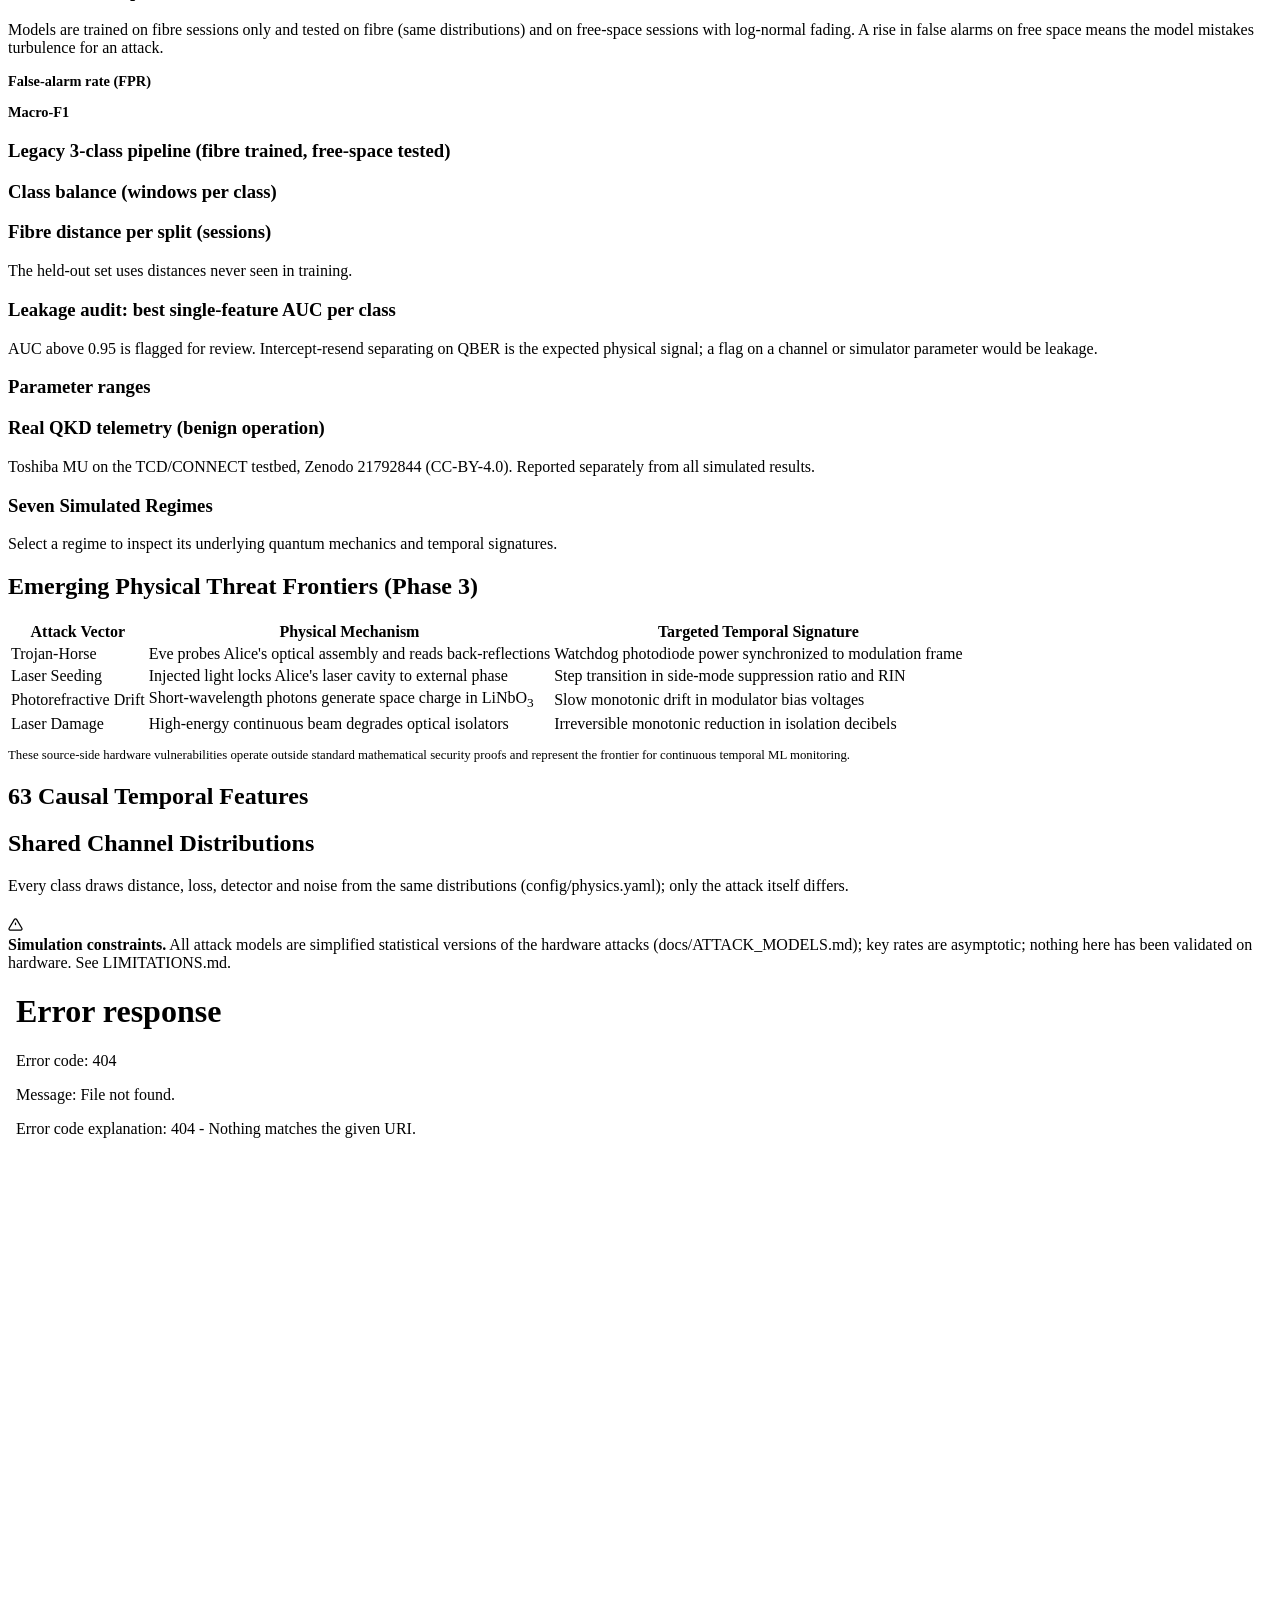
==== commit 4e40e3e3: "Harden Phase 3 source telemetry monitoring and evaluation" ====
--- a/frontend/index.html
+++ b/frontend/index.html
@@ -29,6 +29,7 @@
   </header>
 
   <nav class="tabs" id="tabs">
+    <button class="tab" data-v="source">Source Monitor</button>
     <button class="tab active" data-v="overview">
       <span class="tab-icon">
         <svg width="14" height="14" viewBox="0 0 24 24" fill="none" stroke="currentColor" stroke-width="2" stroke-linecap="round" stroke-linejoin="round">
@@ -123,7 +124,7 @@
       <div class="grid stagger" style="gap:16px">
         <div class="panel">
           <h3>The Architectural Vulnerability of Static QBER Thresholds</h3>
-          <p class="lead">Textbook BB84 decides channel security by checking whether scalar <b>Quantum Bit Error Rate (QBER)</b> crosses the theoretical Shor-Preskill abort limit of <b>11.0%</b>.</p>
+          <p class="lead">This simplified baseline checks whether scalar <b>Quantum Bit Error Rate (QBER)</b> crosses the theoretical Shor-Preskill abort limit of <b>11.0%</b>.</p>
           <p class="muted">This scalar criterion leaves critical physical vulnerabilities unmonitored. An eavesdropper executing fractional intercept-resend raises QBER to only 5&ndash;8%, siphoning cryptographic key material without crossing 11%. Crucially, advanced attacks like <b>detector blinding actually depress QBER</b> below benign baseline levels by substituting quantum Poisson statistics with deterministic classical pulses.</p>
           <p class="muted">This autonomous security architecture monitors channel dynamics across <b>63 causal temporal features</b> (windowed error moments, jump energies, basis asymmetries, and yield ratios) to classify the channel into seven regimes (normal plus six attacks) with SHAP interpretability. Three of those attacks leave Bob's QBER statistics unchanged by design, so low recall on them is the physically correct result, not a bug.</p>
           <div class="banner info" style="margin-top:14px">
@@ -596,8 +597,8 @@
     </div>
   </section>
 
+<section class="view" id="v-source"><iframe title="Source Device Monitor" src="/static/source.html" style="width:100%;height:1800px;border:0" loading="lazy"></iframe></section>
 </div>
-
 <script src="/static/charts.js?v=5"></script>
 <script src="/static/photons.js?v=5"></script>
 <script src="/static/app.js?v=5"></script>
